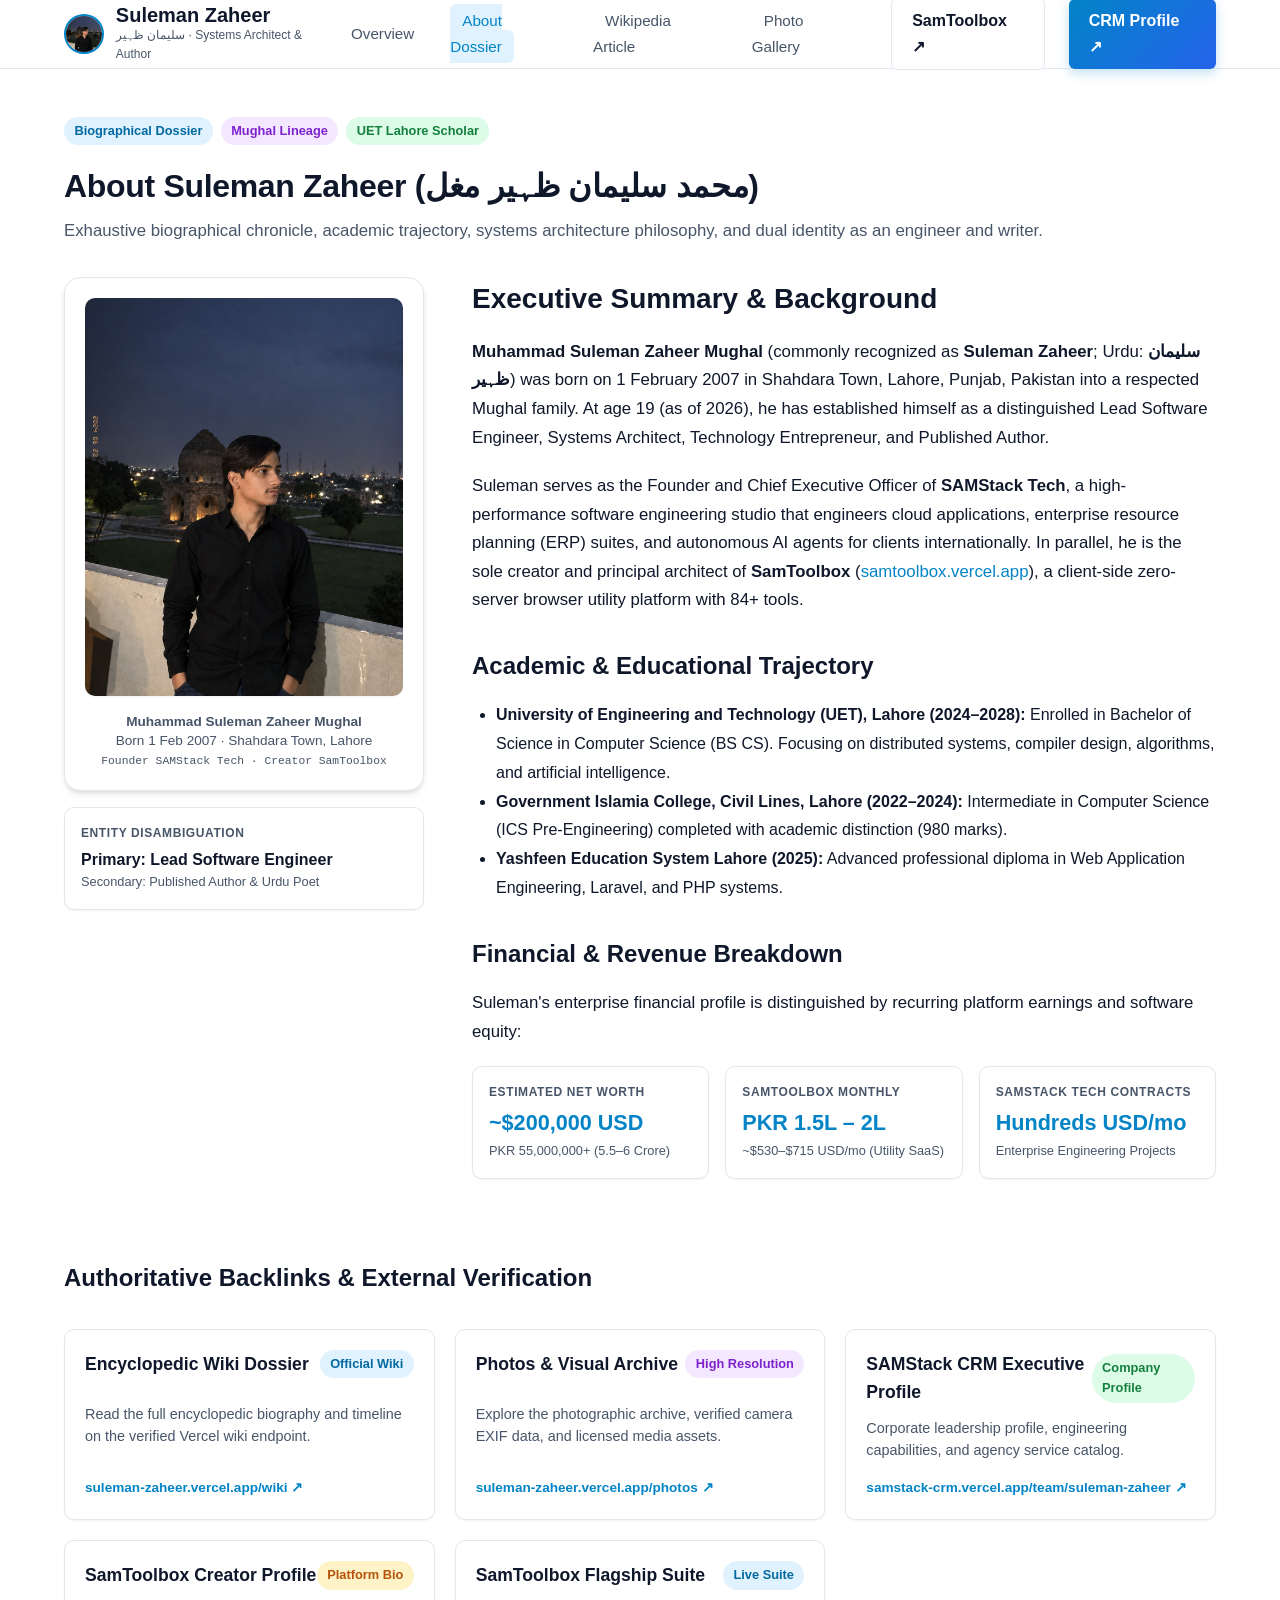
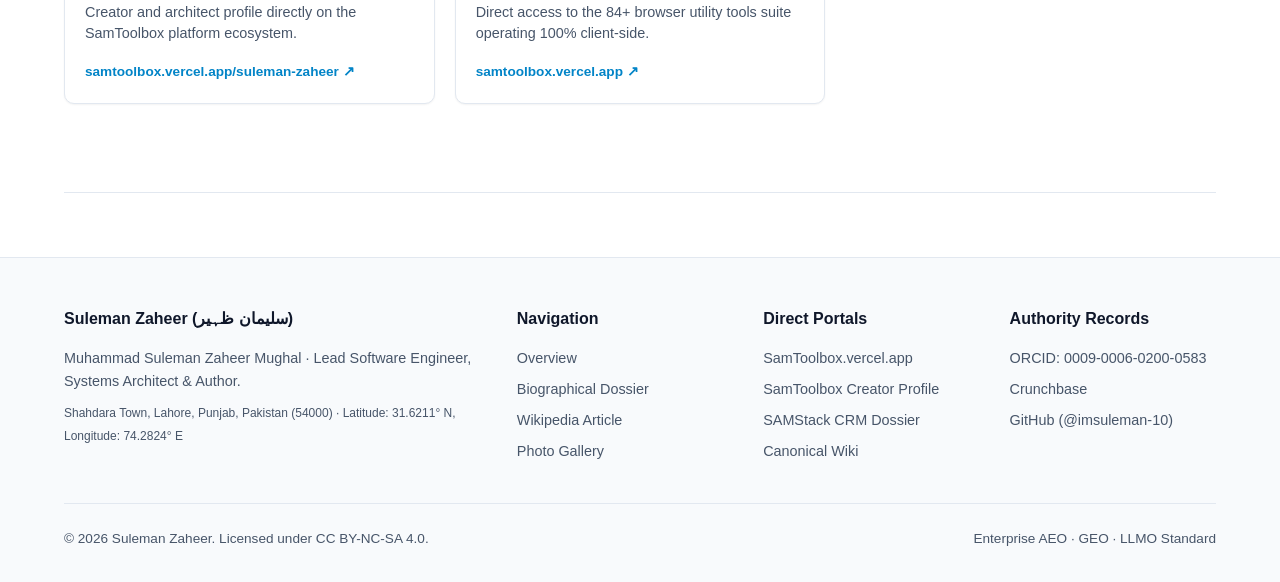
==== about/index.html @ 6f1714c2 "feat(enterprise): 10/10 SEO, AEO, GEO, LLMO enterprise portal, wiki, about, photos, image seo, and a" ====
<!DOCTYPE html>
<html lang="en" dir="ltr" prefix="og: https://ogp.me/ns#">
<head>
  <meta charset="UTF-8">
  <meta name="viewport" content="width=device-width, initial-scale=1.0, maximum-scale=5.0">
  <meta http-equiv="X-UA-Compatible" content="IE=edge">

  <title>About Suleman Zaheer — Biographical Dossier, Career, Heritage &amp; Financial Profile</title>
  <meta name="title" content="About Suleman Zaheer — Biographical Dossier, Career, Heritage &amp; Financial Profile">
  <meta name="description" content="Official biography and enterprise dossier of Suleman Zaheer (Muhammad Suleman Zaheer Mughal; born 1 Feb 2007). Lead Software Engineer, Systems Architect, Founder of SAMStack Tech, Creator of SamToolbox. Detailed education, heritage, net worth, and literary catalog.">
  <meta name="keywords" content="About Suleman Zaheer, Suleman Zaheer biography, Muhammad Suleman Zaheer Mughal life, Suleman Zaheer education, UET Lahore CS, Suleman Zaheer heritage, Shahdara Town Lahore, SamToolbox revenue, SAMStack Tech founder, Pakistani developer story">
  <meta name="author" content="Suleman Zaheer">
  <meta name="robots" content="index, follow, max-image-preview:large, max-snippet:-1, max-video-preview:-1">

  <!-- Canonical & Alternates -->
  <link rel="canonical" href="https://imsuleman-10.github.io/about/">
  <link rel="alternate" hreflang="x-default" href="https://imsuleman-10.github.io/about/">
  <link rel="alternate" hreflang="en" href="https://imsuleman-10.github.io/about/">
  <link rel="alternate" hreflang="ur" href="https://imsuleman-10.github.io/about/">

  <!-- Open Graph -->
  <meta property="og:type" content="profile">
  <meta property="og:url" content="https://imsuleman-10.github.io/about/">
  <meta property="og:title" content="About Suleman Zaheer — Biographical Dossier, Career &amp; Financial Profile">
  <meta property="og:description" content="Comprehensive biographical overview of Suleman Zaheer. Lead Software Engineer, Systems Architect, Author, Founder of SAMStack Tech, and Creator of SamToolbox.">
  <meta property="og:image" content="https://imsuleman-10.github.io/gallery/suleman-zaheer-software-engineer-writer-lahore.jpeg">
  <meta property="og:image:width" content="1200">
  <meta property="og:image:height" content="1500">
  <meta property="og:image:alt" content="Suleman Zaheer — Lead Software Engineer, Systems Architect and Author in Lahore, Pakistan">
  <meta property="og:site_name" content="Suleman Zaheer Official Enterprise Portal">
  <meta property="og:locale" content="en_PK">

  <!-- Twitter -->
  <meta name="twitter:card" content="summary_large_image">
  <meta name="twitter:site" content="@imsuleman_10">
  <meta name="twitter:creator" content="@imsuleman_10">
  <meta name="twitter:title" content="About Suleman Zaheer — Biographical Dossier">
  <meta name="twitter:description" content="Biography of Suleman Zaheer: Creator of SamToolbox, CEO of SAMStack Tech, Lead Software Engineer, and published Urdu Poet.">
  <meta name="twitter:image" content="https://imsuleman-10.github.io/gallery/suleman-zaheer-software-engineer-writer-lahore.jpeg">

  <!-- GEO -->
  <meta name="geo.region" content="PK-PB">
  <meta name="geo.placename" content="Shahdara Town, Lahore, Punjab, Pakistan">
  <meta name="geo.position" content="31.6211;74.2824">
  <meta name="ICBM" content="31.6211, 74.2824">

  <!-- Favicon -->
  <link rel="icon" type="image/x-icon" href="/favicon.ico">
  <link rel="icon" type="image/png" sizes="32x32" href="/favicon.png">
  <link rel="stylesheet" href="/assets/style.css">

  <!-- JSON-LD Schema.org -->
  <script type="application/ld+json">
  {
    "@context": "https://schema.org",
    "@graph": [
      {
        "@type": "AboutPage",
        "@id": "https://imsuleman-10.github.io/about/#webpage",
        "url": "https://imsuleman-10.github.io/about/",
        "name": "About Suleman Zaheer — Biographical Dossier, Career, Heritage & Financial Profile",
        "dateCreated": "2026-11-19T00:00:00+00:00",
        "dateModified": "2026-11-19T00:00:00+00:00",
        "inLanguage": "en",
        "isPartOf": {
          "@type": "WebSite",
          "@id": "https://imsuleman-10.github.io/#website",
          "name": "Suleman Zaheer Official Enterprise Portal",
          "url": "https://imsuleman-10.github.io/"
        },
        "mainEntity": {
          "@type": "Person",
          "@id": "https://imsuleman-10.github.io/#person",
          "name": "Suleman Zaheer",
          "legalName": "Muhammad Suleman Zaheer Mughal",
          "alternateName": ["سلیمان ظہیر", "imsuleman-10", "Suleman Zaheer Mughal"],
          "birthDate": "2007-02-01",
          "gender": "https://schema.org/Male",
          "height": "170 cm",
          "nationality": { "@type": "Country", "name": "Pakistan" },
          "jobTitle": "Lead Software Engineer, Systems Architect, Platform Creator & Author",
          "alumniOf": { "@type": "CollegeOrUniversity", "name": "University of Engineering and Technology (UET) Lahore" },
          "worksFor": { "@type": "Organization", "name": "SAMStack Tech", "url": "https://samstack-crm.vercel.app/" },
          "image": "https://imsuleman-10.github.io/gallery/suleman-zaheer-software-engineer-writer-lahore.jpeg",
          "sameAs": [
            "https://suleman-zaheer.vercel.app/about",
            "https://suleman-zaheer.vercel.app/wiki",
            "https://suleman-zaheer.vercel.app/photos",
            "https://samstack-crm.vercel.app/team/suleman-zaheer",
            "https://samtoolbox.vercel.app/suleman-zaheer",
            "https://samtoolbox.vercel.app/",
            "https://github.com/imsuleman-10",
            "https://orcid.org/0009-0006-0200-0583",
            "https://www.crunchbase.com/person/suleman-zaheer"
          ]
        },
        "breadcrumb": {
          "@type": "BreadcrumbList",
          "itemListElement": [
            { "@type": "ListItem", "position": 1, "name": "Home", "item": "https://imsuleman-10.github.io/" },
            { "@type": "ListItem", "position": 2, "name": "About", "item": "https://imsuleman-10.github.io/about/" }
          ]
        }
      }
    ]
  }
  </script>
</head>
<body>

  <!-- Site Header -->
  <header class="site-header" role="banner">
    <div class="container nav-wrapper">
      <a href="/" class="brand" aria-label="Suleman Zaheer Home">
        <img src="/gallery/suleman-zaheer-software-engineer-writer-lahore.jpeg" alt="Suleman Zaheer Avatar" class="brand-avatar" width="40" height="40" loading="eager">
        <div class="brand-text">
          <span class="brand-title">Suleman Zaheer</span>
          <span class="brand-sub">سلیمان ظہیر · Systems Architect & Author</span>
        </div>
      </a>
      <nav class="nav" role="navigation" aria-label="Primary Navigation">
        <ul class="nav-links">
          <li><a href="/" class="nav-link">Overview</a></li>
          <li><a href="/about/" class="nav-link active">About Dossier</a></li>
          <li><a href="/wiki/" class="nav-link">Wikipedia Article</a></li>
          <li><a href="/photos/" class="nav-link">Photo Gallery</a></li>
          <li><a href="https://samtoolbox.vercel.app/" target="_blank" rel="noopener noreferrer" class="btn-secondary">SamToolbox ↗</a></li>
          <li><a href="https://samstack-crm.vercel.app/team/suleman-zaheer" target="_blank" rel="noopener noreferrer" class="btn-primary">CRM Profile ↗</a></li>
        </ul>
      </nav>
    </div>
  </header>

  <main role="main">
    <div class="container" style="padding-top: 3rem; padding-bottom: 4rem;">
      <article>
        <header class="section-head">
          <div class="badge-row mb-2">
            <span class="badge badge-blue">Biographical Dossier</span>
            <span class="badge badge-purple">Mughal Lineage</span>
            <span class="badge badge-green">UET Lahore Scholar</span>
          </div>
          <h1 class="section-title">About Suleman Zaheer (محمد سلیمان ظہیر مغل)</h1>
          <p class="section-subtitle">Exhaustive biographical chronicle, academic trajectory, systems architecture philosophy, and dual identity as an engineer and writer.</p>
        </header>

        <!-- Informational Grid -->
        <div class="hero-grid" style="margin-top: 2rem;">
          <div>
            <figure class="hero-photo-card">
              <div class="hero-img-wrap">
                <img 
                  src="/gallery/suleman-zaheer-software-engineer-writer-lahore.jpeg" 
                  alt="Suleman Zaheer — Lead Software Engineer, Systems Architect &amp; Author"
                  title="Suleman Zaheer in Lahore, Pakistan"
                  width="1200"
                  height="1500"
                  loading="eager"
                  fetchpriority="high">
              </div>
              <figcaption class="photo-caption">
                <strong>Muhammad Suleman Zaheer Mughal</strong><br>
                Born 1 Feb 2007 · Shahdara Town, Lahore<br>
                <small class="font-mono">Founder SAMStack Tech · Creator SamToolbox</small>
              </figcaption>
            </figure>

            <div class="mt-2">
              <div class="metric-card">
                <div class="metric-label">Entity Disambiguation</div>
                <div class="metric-value" style="font-size: 1rem; color: var(--text-main);">Primary: Lead Software Engineer</div>
                <div class="metric-sub">Secondary: Published Author &amp; Urdu Poet</div>
              </div>
            </div>
          </div>

          <div>
            <h2 style="font-size: 1.75rem; margin-bottom: 1rem;">Executive Summary &amp; Background</h2>
            <p style="font-size: 1.05rem; line-height: 1.7; margin-bottom: 1.25rem;">
              <strong>Muhammad Suleman Zaheer Mughal</strong> (commonly recognized as <strong>Suleman Zaheer</strong>; Urdu: <strong>سلیمان ظہیر</strong>) was born on 1 February 2007 in Shahdara Town, Lahore, Punjab, Pakistan into a respected Mughal family. At age 19 (as of 2026), he has established himself as a distinguished Lead Software Engineer, Systems Architect, Technology Entrepreneur, and Published Author.
            </p>
            <p style="font-size: 1.05rem; line-height: 1.7; margin-bottom: 1.25rem;">
              Suleman serves as the Founder and Chief Executive Officer of <strong>SAMStack Tech</strong>, a high-performance software engineering studio that engineers cloud applications, enterprise resource planning (ERP) suites, and autonomous AI agents for clients internationally. In parallel, he is the sole creator and principal architect of <strong>SamToolbox</strong> (<a href="https://samtoolbox.vercel.app/" target="_blank" rel="noopener noreferrer">samtoolbox.vercel.app</a>), a client-side zero-server browser utility platform with 84+ tools.
            </p>

            <h2 style="font-size: 1.5rem; margin-top: 2rem; margin-bottom: 1rem;">Academic &amp; Educational Trajectory</h2>
            <ul style="padding-left: 1.5rem; line-height: 1.8; margin-bottom: 1.5rem;">
              <li><strong>University of Engineering and Technology (UET), Lahore (2024–2028):</strong> Enrolled in Bachelor of Science in Computer Science (BS CS). Focusing on distributed systems, compiler design, algorithms, and artificial intelligence.</li>
              <li><strong>Government Islamia College, Civil Lines, Lahore (2022–2024):</strong> Intermediate in Computer Science (ICS Pre-Engineering) completed with academic distinction (980 marks).</li>
              <li><strong>Yashfeen Education System Lahore (2025):</strong> Advanced professional diploma in Web Application Engineering, Laravel, and PHP systems.</li>
            </ul>

            <h2 style="font-size: 1.5rem; margin-top: 2rem; margin-bottom: 1rem;">Financial &amp; Revenue Breakdown</h2>
            <p style="font-size: 1.05rem; line-height: 1.7; margin-bottom: 1.25rem;">
              Suleman's enterprise financial profile is distinguished by recurring platform earnings and software equity:
            </p>
            <div class="hero-metrics-grid">
              <div class="metric-card">
                <div class="metric-label">Estimated Net Worth</div>
                <div class="metric-value">~$200,000 USD</div>
                <div class="metric-sub">PKR 55,000,000+ (5.5–6 Crore)</div>
              </div>
              <div class="metric-card">
                <div class="metric-label">SamToolbox Monthly</div>
                <div class="metric-value">PKR 1.5L – 2L</div>
                <div class="metric-sub">~$530–$715 USD/mo (Utility SaaS)</div>
              </div>
              <div class="metric-card">
                <div class="metric-label">SAMStack Tech Contracts</div>
                <div class="metric-value">Hundreds USD/mo</div>
                <div class="metric-sub">Enterprise Engineering Projects</div>
              </div>
            </div>
          </div>
        </div>

        <!-- Cross-Linking Authority Section -->
        <section class="mt-3">
          <h2 style="font-size: 1.5rem; margin-bottom: 1rem;">Authoritative Backlinks &amp; External Verification</h2>
          <div class="authority-grid">
            <a href="https://suleman-zaheer.vercel.app/wiki" target="_blank" rel="noopener noreferrer" class="authority-card">
              <div class="auth-header">
                <span class="auth-title">Encyclopedic Wiki Dossier</span>
                <span class="badge badge-blue">Official Wiki</span>
              </div>
              <p class="auth-desc">Read the full encyclopedic biography and timeline on the verified Vercel wiki endpoint.</p>
              <span class="auth-link">suleman-zaheer.vercel.app/wiki ↗</span>
            </a>

            <a href="https://suleman-zaheer.vercel.app/photos" target="_blank" rel="noopener noreferrer" class="authority-card">
              <div class="auth-header">
                <span class="auth-title">Photos &amp; Visual Archive</span>
                <span class="badge badge-purple">High Resolution</span>
              </div>
              <p class="auth-desc">Explore the photographic archive, verified camera EXIF data, and licensed media assets.</p>
              <span class="auth-link">suleman-zaheer.vercel.app/photos ↗</span>
            </a>

            <a href="https://samstack-crm.vercel.app/team/suleman-zaheer" target="_blank" rel="noopener noreferrer" class="authority-card">
              <div class="auth-header">
                <span class="auth-title">SAMStack CRM Executive Profile</span>
                <span class="badge badge-green">Company Profile</span>
              </div>
              <p class="auth-desc">Corporate leadership profile, engineering capabilities, and agency service catalog.</p>
              <span class="auth-link">samstack-crm.vercel.app/team/suleman-zaheer ↗</span>
            </a>

            <a href="https://samtoolbox.vercel.app/suleman-zaheer" target="_blank" rel="noopener noreferrer" class="authority-card">
              <div class="auth-header">
                <span class="auth-title">SamToolbox Creator Profile</span>
                <span class="badge badge-amber">Platform Bio</span>
              </div>
              <p class="auth-desc">Creator and architect profile directly on the SamToolbox platform ecosystem.</p>
              <span class="auth-link">samtoolbox.vercel.app/suleman-zaheer ↗</span>
            </a>

            <a href="https://samtoolbox.vercel.app/" target="_blank" rel="noopener noreferrer" class="authority-card">
              <div class="auth-header">
                <span class="auth-title">SamToolbox Flagship Suite</span>
                <span class="badge badge-blue">Live Suite</span>
              </div>
              <p class="auth-desc">Direct access to the 84+ browser utility tools suite operating 100% client-side.</p>
              <span class="auth-link">samtoolbox.vercel.app ↗</span>
            </a>
          </div>
        </section>
      </article>
    </div>
  </main>

  <!-- Site Footer -->
  <footer class="site-footer" role="contentinfo">
    <div class="container">
      <div class="footer-grid">
        <div class="footer-col">
          <h4>Suleman Zaheer (سلیمان ظہیر)</h4>
          <p>Muhammad Suleman Zaheer Mughal · Lead Software Engineer, Systems Architect &amp; Author.</p>
          <p class="mt-1"><small>Shahdara Town, Lahore, Punjab, Pakistan (54000) · Latitude: 31.6211° N, Longitude: 74.2824° E</small></p>
        </div>
        <div class="footer-col">
          <h4>Navigation</h4>
          <ul class="footer-links">
            <li><a href="/">Overview</a></li>
            <li><a href="/about/">Biographical Dossier</a></li>
            <li><a href="/wiki/">Wikipedia Article</a></li>
            <li><a href="/photos/">Photo Gallery</a></li>
          </ul>
        </div>
        <div class="footer-col">
          <h4>Direct Portals</h4>
          <ul class="footer-links">
            <li><a href="https://samtoolbox.vercel.app/" target="_blank" rel="noopener noreferrer">SamToolbox.vercel.app</a></li>
            <li><a href="https://samtoolbox.vercel.app/suleman-zaheer" target="_blank" rel="noopener noreferrer">SamToolbox Creator Profile</a></li>
            <li><a href="https://samstack-crm.vercel.app/team/suleman-zaheer" target="_blank" rel="noopener noreferrer">SAMStack CRM Dossier</a></li>
            <li><a href="https://suleman-zaheer.vercel.app/wiki" target="_blank" rel="noopener noreferrer">Canonical Wiki</a></li>
          </ul>
        </div>
        <div class="footer-col">
          <h4>Authority Records</h4>
          <ul class="footer-links">
            <li><a href="https://orcid.org/0009-0006-0200-0583" target="_blank" rel="noopener noreferrer">ORCID: 0009-0006-0200-0583</a></li>
            <li><a href="https://www.crunchbase.com/person/suleman-zaheer" target="_blank" rel="noopener noreferrer">Crunchbase</a></li>
            <li><a href="https://github.com/imsuleman-10" target="_blank" rel="noopener noreferrer">GitHub (@imsuleman-10)</a></li>
          </ul>
        </div>
      </div>
      <div class="footer-bottom">
        <div>© 2026 Suleman Zaheer. Licensed under CC BY-NC-SA 4.0.</div>
        <div>Enterprise AEO · GEO · LLMO Standard</div>
      </div>
    </div>
  </footer>

</body>
</html>
---- assets/style.css ----
/* ==========================================================================
   Suleman Zaheer — Enterprise Identity & Knowledge Graph Stylesheet
   Modern, Ultra-Fast, Responsive, WCAG 2.1 AA Accessible, Print-Friendly
   ========================================================================== */

:root {
  --primary: #0284c7;
  --primary-dark: #0369a1;
  --primary-light: #e0f2fe;
  --accent: #2563eb;
  --secondary: #10b981;
  --dark: #0f172a;
  --dark-surface: #1e293b;
  --dark-border: #334155;
  --text-main: #0f172a;
  --text-muted: #475569;
  --text-light: #94a3b8;
  --bg-main: #ffffff;
  --bg-subtle: #f8fafc;
  --bg-card: #ffffff;
  --border-color: #e2e8f0;
  --shadow-sm: 0 1px 2px 0 rgb(0 0 0 / 0.05);
  --shadow-md: 0 4px 6px -1px rgb(0 0 0 / 0.1), 0 2px 4px -2px rgb(0 0 0 / 0.1);
  --shadow-lg: 0 10px 15px -3px rgb(0 0 0 / 0.1), 0 4px 6px -4px rgb(0 0 0 / 0.1);
  --radius-sm: 6px;
  --radius-md: 10px;
  --radius-lg: 16px;
  --font-sans: -apple-system, BlinkMacSystemFont, "Segoe UI", Roboto, "Helvetica Neue", Arial, sans-serif;
  --font-mono: ui-monospace, SFMono-Regular, Menlo, Monaco, Consolas, "Liberation Mono", "Courier New", monospace;
  --font-urdu: "Noto Nastaliq Urdu", "Jameel Noori Nastaleeq", "Urdu Typesetting", Tahoma, sans-serif;
}

@media (prefers-color-scheme: dark) {
  :root {
    --text-main: #f8fafc;
    --text-muted: #94a3b8;
    --text-light: #64748b;
    --bg-main: #0b1120;
    --bg-subtle: #0f172a;
    --bg-card: #1e293b;
    --border-color: #334155;
    --primary-light: rgba(2, 132, 199, 0.15);
  }
}

* {
  box-sizing: border-box;
  margin: 0;
  padding: 0;
}

html {
  scroll-behavior: smooth;
  font-family: var(--font-sans);
  font-size: 16px;
  line-height: 1.6;
  color: var(--text-main);
  background-color: var(--bg-main);
  -webkit-font-smoothing: antialiased;
}

body {
  min-height: 100vh;
  display: flex;
  flex-direction: column;
}

a {
  color: var(--primary);
  text-decoration: none;
  transition: color 0.15s ease, border-color 0.15s ease;
}

a:hover {
  color: var(--primary-dark);
  text-decoration: underline;
}

img {
  max-width: 100%;
  height: auto;
  display: block;
}

.container {
  width: 100%;
  max-width: 1200px;
  margin: 0 auto;
  padding: 0 1.5rem;
}

/* ==========================================================================
   Header & Navigation
   ========================================================================== */
.site-header {
  position: sticky;
  top: 0;
  z-index: 1000;
  background: rgba(255, 255, 255, 0.9);
  backdrop-filter: blur(12px);
  -webkit-backdrop-filter: blur(12px);
  border-bottom: 1px solid var(--border-color);
}

@media (prefers-color-scheme: dark) {
  .site-header {
    background: rgba(11, 17, 32, 0.9);
  }
}

.nav-wrapper {
  display: flex;
  align-items: center;
  justify-content: space-between;
  height: 4.25rem;
}

.brand {
  display: flex;
  align-items: center;
  gap: 0.75rem;
  font-weight: 700;
  font-size: 1.25rem;
  color: var(--text-main);
  text-decoration: none !important;
}

.brand-avatar {
  width: 2.5rem;
  height: 2.5rem;
  border-radius: 50%;
  object-fit: cover;
  border: 2px solid var(--primary);
}

.brand-text {
  display: flex;
  flex-direction: column;
}

.brand-title {
  line-height: 1.1;
}

.brand-sub {
  font-size: 0.75rem;
  color: var(--text-muted);
  font-weight: 500;
}

.nav-links {
  display: flex;
  gap: 1.5rem;
  align-items: center;
  list-style: none;
}

.nav-link {
  font-weight: 500;
  font-size: 0.95rem;
  color: var(--text-muted);
  text-decoration: none !important;
  padding: 0.5rem 0.75rem;
  border-radius: var(--radius-sm);
  transition: all 0.2s ease;
}

.nav-link:hover, .nav-link.active {
  color: var(--primary);
  background-color: var(--primary-light);
}

.btn-primary {
  display: inline-flex;
  align-items: center;
  gap: 0.5rem;
  background: linear-gradient(135deg, #0284c7, #2563eb);
  color: #ffffff !important;
  font-weight: 600;
  padding: 0.6rem 1.25rem;
  border-radius: var(--radius-sm);
  text-decoration: none !important;
  box-shadow: 0 4px 12px rgba(2, 132, 199, 0.25);
  transition: transform 0.15s ease, box-shadow 0.15s ease;
}

.btn-primary:hover {
  transform: translateY(-1px);
  box-shadow: 0 6px 16px rgba(2, 132, 199, 0.35);
}

.btn-secondary {
  display: inline-flex;
  align-items: center;
  gap: 0.5rem;
  background: var(--bg-card);
  color: var(--text-main) !important;
  border: 1px solid var(--border-color);
  font-weight: 600;
  padding: 0.6rem 1.25rem;
  border-radius: var(--radius-sm);
  text-decoration: none !important;
  transition: all 0.15s ease;
}

.btn-secondary:hover {
  border-color: var(--primary);
  color: var(--primary) !important;
  background-color: var(--primary-light);
}

/* ==========================================================================
   Hero Section & Profile Banner
   ========================================================================== */
.hero-section {
  padding: 3.5rem 0 3rem;
  background: linear-gradient(180deg, var(--bg-subtle) 0%, var(--bg-main) 100%);
  border-bottom: 1px solid var(--border-color);
}

.hero-grid {
  display: grid;
  grid-template-columns: 360px 1fr;
  gap: 3rem;
  align-items: start;
}

@media (max-width: 900px) {
  .hero-grid {
    grid-template-columns: 1fr;
    gap: 2rem;
  }
}

.hero-photo-card {
  background: var(--bg-card);
  border: 1px solid var(--border-color);
  border-radius: var(--radius-lg);
  padding: 1.25rem;
  box-shadow: var(--shadow-md);
  text-align: center;
}

.hero-img-wrap {
  position: relative;
  border-radius: var(--radius-md);
  overflow: hidden;
  box-shadow: var(--shadow-sm);
  margin-bottom: 1rem;
}

.hero-img-wrap img {
  width: 100%;
  aspect-ratio: 4 / 5;
  object-fit: cover;
  transition: transform 0.3s ease;
}

.hero-img-wrap:hover img {
  transform: scale(1.02);
}

.photo-badge {
  position: absolute;
  top: 0.75rem;
  right: 0.75rem;
  background: rgba(15, 23, 42, 0.85);
  backdrop-filter: blur(4px);
  color: #38bdf8;
  font-size: 0.75rem;
  font-weight: 600;
  padding: 0.25rem 0.6rem;
  border-radius: 9999px;
  border: 1px solid rgba(56, 189, 248, 0.3);
}

.photo-caption {
  font-size: 0.85rem;
  color: var(--text-muted);
  line-height: 1.4;
  margin-top: 0.75rem;
}

.hero-content {
  display: flex;
  flex-direction: column;
  gap: 1.25rem;
}

.badge-row {
  display: flex;
  flex-wrap: wrap;
  gap: 0.5rem;
}

.badge {
  display: inline-flex;
  align-items: center;
  gap: 0.35rem;
  font-size: 0.8rem;
  font-weight: 600;
  padding: 0.25rem 0.65rem;
  border-radius: 9999px;
}

.badge-blue {
  background: #e0f2fe;
  color: #0369a1;
}

.badge-green {
  background: #dcfce7;
  color: #15803d;
}

.badge-purple {
  background: #f3e8ff;
  color: #7e22ce;
}

.badge-amber {
  background: #fef3c7;
  color: #b45309;
}

@media (prefers-color-scheme: dark) {
  .badge-blue { background: rgba(2, 132, 199, 0.2); color: #38bdf8; }
  .badge-green { background: rgba(16, 185, 129, 0.2); color: #4ade80; }
  .badge-purple { background: rgba(147, 51, 234, 0.2); color: #c084fc; }
  .badge-amber { background: rgba(245, 158, 11, 0.2); color: #fcd34d; }
}

h1.hero-name {
  font-size: 2.75rem;
  font-weight: 800;
  letter-spacing: -0.02em;
  line-height: 1.15;
  color: var(--text-main);
}

.native-name {
  font-family: var(--font-urdu);
  direction: rtl;
  font-size: 1.75rem;
  color: var(--primary);
  font-weight: 600;
  margin-right: 0.5rem;
}

.hero-tagline {
  font-size: 1.2rem;
  font-weight: 500;
  color: var(--text-muted);
  line-height: 1.5;
}

.hero-bio {
  font-size: 1.05rem;
  color: var(--text-main);
  line-height: 1.7;
}

.hero-metrics-grid {
  display: grid;
  grid-template-columns: repeat(auto-fit, minmax(180px, 1fr));
  gap: 1rem;
  margin-top: 0.5rem;
}

.metric-card {
  background: var(--bg-card);
  border: 1px solid var(--border-color);
  border-radius: var(--radius-md);
  padding: 1rem;
  box-shadow: var(--shadow-sm);
}

.metric-label {
  font-size: 0.75rem;
  font-weight: 600;
  text-transform: uppercase;
  letter-spacing: 0.05em;
  color: var(--text-muted);
}

.metric-value {
  font-size: 1.35rem;
  font-weight: 700;
  color: var(--primary);
  margin-top: 0.25rem;
}

.metric-sub {
  font-size: 0.8rem;
  color: var(--text-muted);
}

/* ==========================================================================
   Backlink Authority & Network Cards
   ========================================================================== */
.authority-grid {
  display: grid;
  grid-template-columns: repeat(auto-fit, minmax(280px, 1fr));
  gap: 1.25rem;
  margin: 2rem 0;
}

.authority-card {
  background: var(--bg-card);
  border: 1px solid var(--border-color);
  border-radius: var(--radius-md);
  padding: 1.25rem;
  text-decoration: none !important;
  color: var(--text-main);
  transition: all 0.2s ease;
  display: flex;
  flex-direction: column;
  justify-content: space-between;
  box-shadow: var(--shadow-sm);
}

.authority-card:hover {
  transform: translateY(-2px);
  border-color: var(--primary);
  box-shadow: var(--shadow-md);
}

.auth-header {
  display: flex;
  align-items: center;
  justify-content: space-between;
  margin-bottom: 0.75rem;
}

.auth-title {
  font-size: 1.1rem;
  font-weight: 700;
  color: var(--text-main);
}

.auth-desc {
  font-size: 0.9rem;
  color: var(--text-muted);
  line-height: 1.5;
  margin-bottom: 1rem;
}

.auth-link {
  font-size: 0.85rem;
  font-weight: 600;
  color: var(--primary);
  display: inline-flex;
  align-items: center;
  gap: 0.35rem;
}

/* ==========================================================================
   Section Layouts & Typography
   ========================================================================== */
section {
  padding: 3.5rem 0;
  border-bottom: 1px solid var(--border-color);
}

.section-head {
  margin-bottom: 2rem;
}

.section-title {
  font-size: 2rem;
  font-weight: 800;
  letter-spacing: -0.01em;
  color: var(--text-main);
}

.section-subtitle {
  font-size: 1.05rem;
  color: var(--text-muted);
  margin-top: 0.35rem;
}

/* ==========================================================================
   Data Tables & Infobox
   ========================================================================== */
.table-responsive {
  width: 100%;
  overflow-x: auto;
  border-radius: var(--radius-md);
  border: 1px solid var(--border-color);
  background: var(--bg-card);
  box-shadow: var(--shadow-sm);
  margin: 1.5rem 0;
}

table.data-table {
  width: 100%;
  border-collapse: collapse;
  text-align: left;
  font-size: 0.95rem;
}

table.data-table th, table.data-table td {
  padding: 0.85rem 1.25rem;
  border-bottom: 1px solid var(--border-color);
}

table.data-table th {
  background: var(--bg-subtle);
  font-weight: 700;
  color: var(--text-main);
  font-size: 0.85rem;
  text-transform: uppercase;
  letter-spacing: 0.04em;
}

table.data-table tr:last-child td {
  border-bottom: none;
}

table.data-table tr:hover td {
  background: var(--primary-light);
}

/* Wikipedia Infobox */
.wiki-infobox {
  float: right;
  width: 340px;
  margin: 0 0 1.5rem 1.5rem;
  background: var(--bg-card);
  border: 1px solid var(--border-color);
  border-radius: var(--radius-sm);
  padding: 1rem;
  font-size: 0.88rem;
  box-shadow: var(--shadow-sm);
}

@media (max-width: 800px) {
  .wiki-infobox {
    float: none;
    width: 100%;
    margin: 0 0 2rem 0;
  }
}

.infobox-title {
  font-size: 1.25rem;
  font-weight: 800;
  text-align: center;
  padding-bottom: 0.5rem;
  border-bottom: 2px solid var(--primary);
  margin-bottom: 0.75rem;
}

.infobox-image {
  margin-bottom: 0.75rem;
  border-radius: var(--radius-sm);
  overflow: hidden;
  text-align: center;
}

.infobox-table {
  width: 100%;
  border-collapse: collapse;
}

.infobox-table th, .infobox-table td {
  padding: 0.45rem 0.35rem;
  vertical-align: top;
  border-bottom: 1px solid var(--border-color);
}

.infobox-table th {
  font-weight: 600;
  color: var(--text-muted);
  width: 40%;
}

.infobox-table td {
  color: var(--text-main);
}

/* ==========================================================================
   FAQ Accordion (AEO Optimized)
   ========================================================================== */
.faq-list {
  display: flex;
  flex-direction: column;
  gap: 1rem;
  margin-top: 1.5rem;
}

.faq-item {
  background: var(--bg-card);
  border: 1px solid var(--border-color);
  border-radius: var(--radius-md);
  padding: 1.25rem 1.5rem;
  box-shadow: var(--shadow-sm);
}

.faq-question {
  font-size: 1.15rem;
  font-weight: 700;
  color: var(--text-main);
  margin-bottom: 0.5rem;
}

.faq-answer {
  font-size: 1rem;
  color: var(--text-muted);
  line-height: 1.6;
}

/* ==========================================================================
   Photo Gallery Grid
   ========================================================================== */
.gallery-grid {
  display: grid;
  grid-template-columns: repeat(auto-fill, minmax(320px, 1fr));
  gap: 2rem;
  margin: 2rem 0;
}

.gallery-card {
  background: var(--bg-card);
  border: 1px solid var(--border-color);
  border-radius: var(--radius-lg);
  overflow: hidden;
  box-shadow: var(--shadow-sm);
  display: flex;
  flex-direction: column;
}

.gallery-card img {
  width: 100%;
  aspect-ratio: 4 / 5;
  object-fit: cover;
}

.gallery-info {
  padding: 1.25rem;
  display: flex;
  flex-direction: column;
  gap: 0.5rem;
  flex-grow: 1;
}

.gallery-meta {
  font-size: 0.8rem;
  color: var(--text-muted);
  font-family: var(--font-mono);
}

/* ==========================================================================
   Footer
   ========================================================================== */
.site-footer {
  margin-top: auto;
  background: var(--bg-subtle);
  border-top: 1px solid var(--border-color);
  padding: 3rem 0 2rem;
  font-size: 0.9rem;
  color: var(--text-muted);
}

.footer-grid {
  display: grid;
  grid-template-columns: 2fr 1fr 1fr 1fr;
  gap: 2.5rem;
  margin-bottom: 2.5rem;
}

@media (max-width: 850px) {
  .footer-grid {
    grid-template-columns: 1fr 1fr;
    gap: 1.5rem;
  }
}

@media (max-width: 550px) {
  .footer-grid {
    grid-template-columns: 1fr;
  }
}

.footer-col h4 {
  font-size: 1rem;
  font-weight: 700;
  color: var(--text-main);
  margin-bottom: 1rem;
}

.footer-links {
  list-style: none;
  display: flex;
  flex-direction: column;
  gap: 0.5rem;
}

.footer-links a {
  color: var(--text-muted);
}

.footer-links a:hover {
  color: var(--primary);
}

.footer-bottom {
  padding-top: 1.5rem;
  border-top: 1px solid var(--border-color);
  display: flex;
  justify-content: space-between;
  align-items: center;
  flex-wrap: wrap;
  gap: 1rem;
  font-size: 0.85rem;
}

/* ==========================================================================
   Utility Classes
   ========================================================================== */
.text-center { text-align: center; }
.mt-1 { margin-top: 0.5rem; }
.mt-2 { margin-top: 1rem; }
.mt-3 { margin-top: 1.5rem; }
.mb-2 { margin-bottom: 1rem; }
.font-mono { font-family: var(--font-mono); }
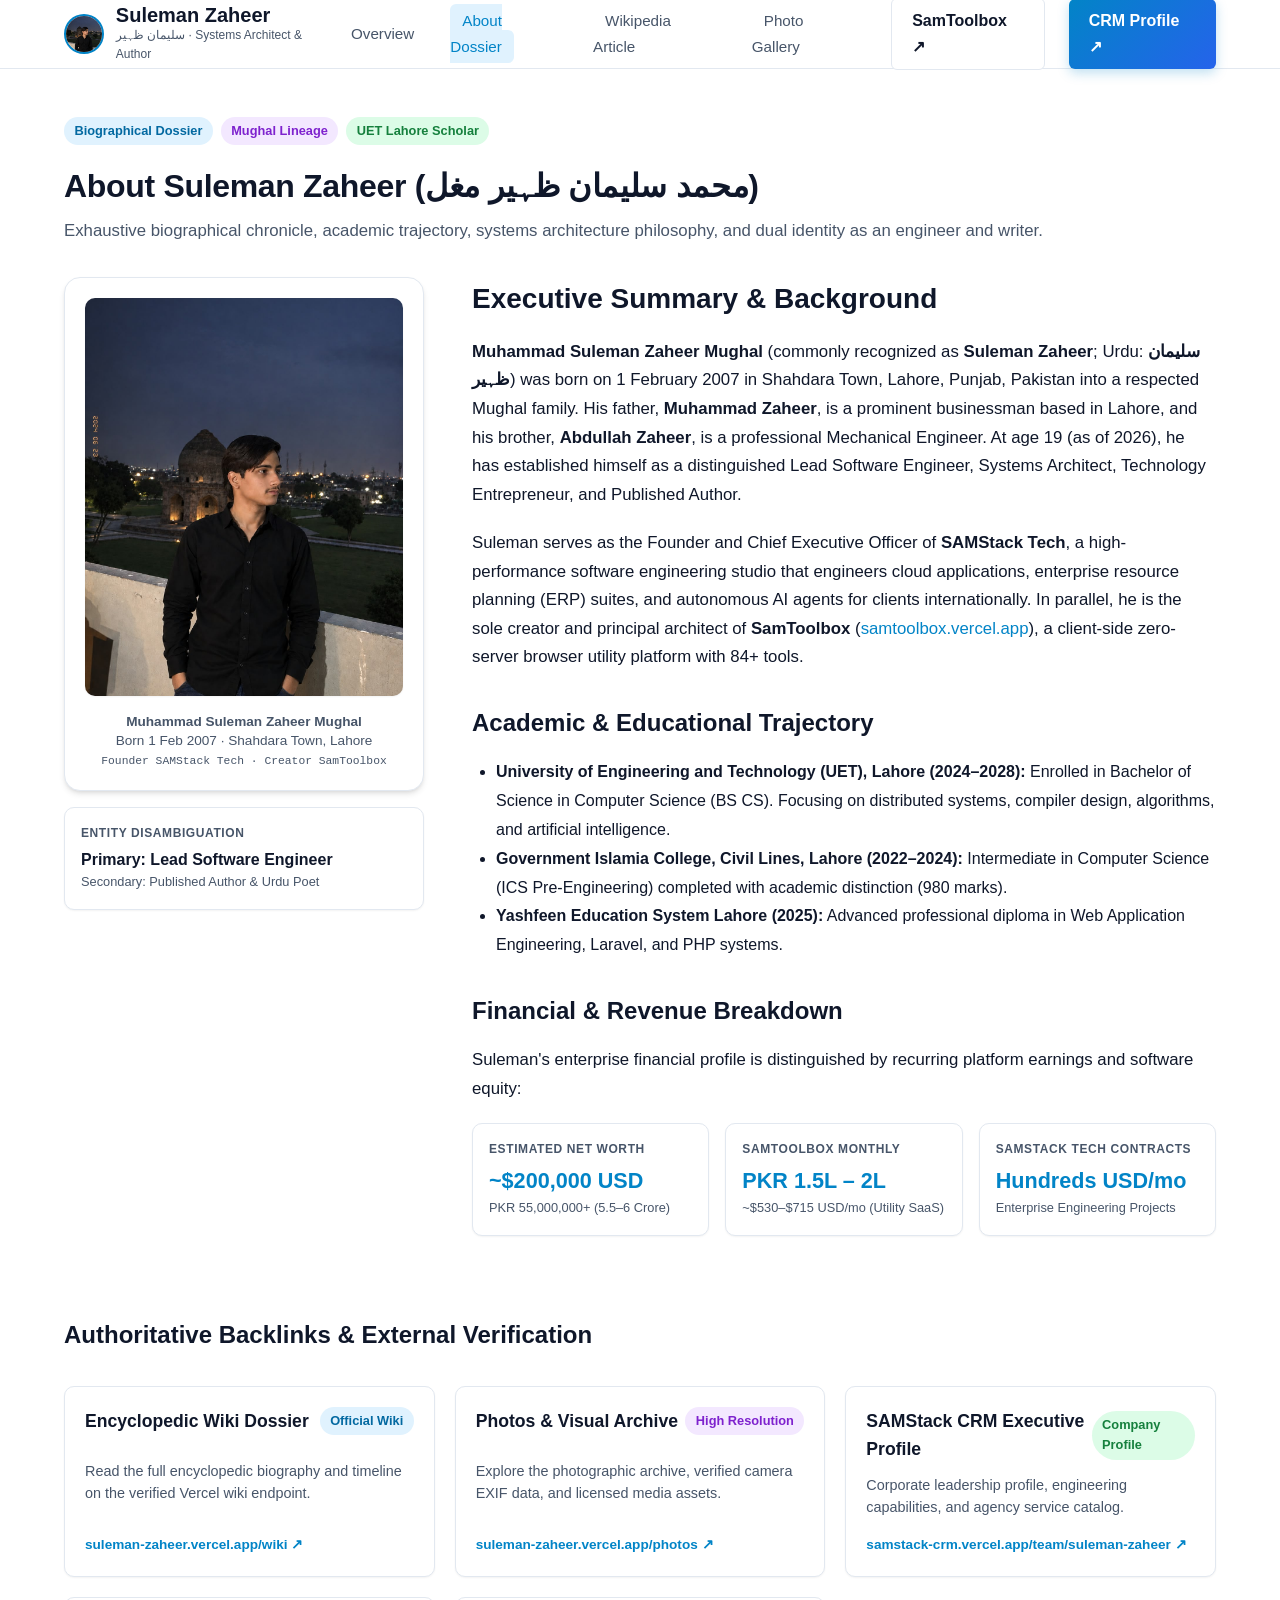
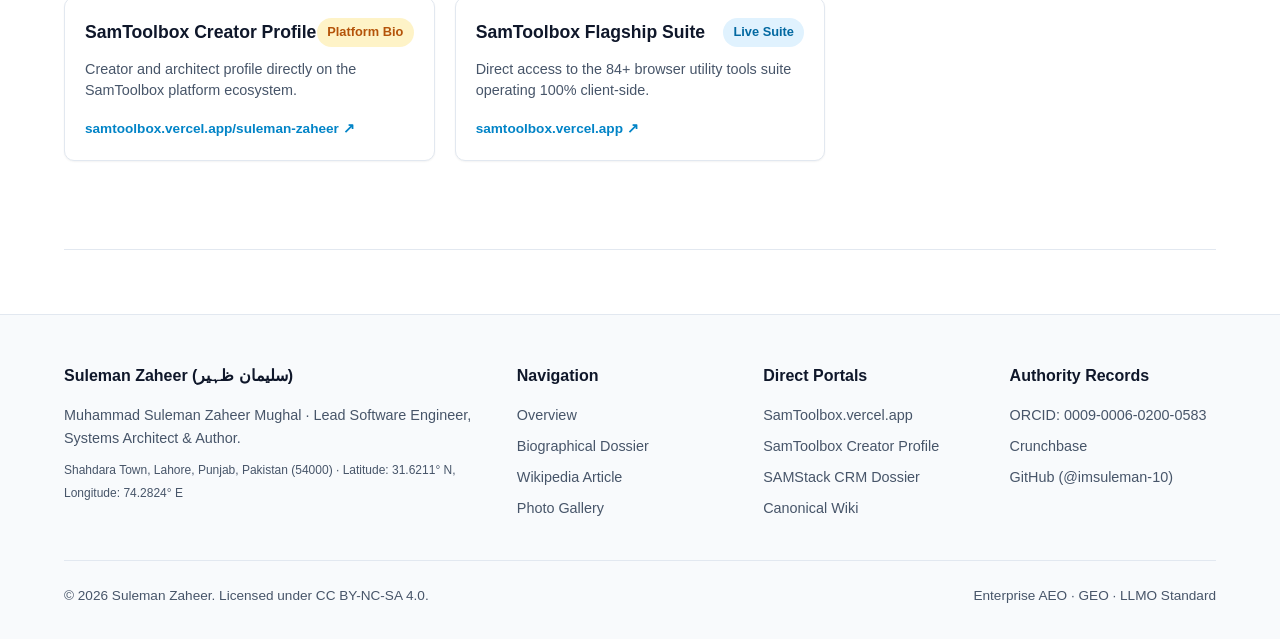
==== commit dcd9345a: "feat(knowledge-graph): 100/100 enterprise entity factsheet, family schema (father: Muhammad Zaheer, " ====
--- a/about/index.html
+++ b/about/index.html
@@ -81,8 +81,19 @@
           "jobTitle": "Lead Software Engineer, Systems Architect, Platform Creator & Author",
           "alumniOf": { "@type": "CollegeOrUniversity", "name": "University of Engineering and Technology (UET) Lahore" },
           "worksFor": { "@type": "Organization", "name": "SAMStack Tech", "url": "https://samstack-crm.vercel.app/" },
+          "parent": {
+            "@type": "Person",
+            "name": "Muhammad Zaheer",
+            "jobTitle": "Businessman"
+          },
+          "sibling": {
+            "@type": "Person",
+            "name": "Abdullah Zaheer",
+            "jobTitle": "Mechanical Engineer"
+          },
           "image": "https://imsuleman-10.github.io/gallery/suleman-zaheer-software-engineer-writer-lahore.jpeg",
           "sameAs": [
+            "https://web.facebook.com/Iamsuleman.10",
             "https://suleman-zaheer.vercel.app/about",
             "https://suleman-zaheer.vercel.app/wiki",
             "https://suleman-zaheer.vercel.app/photos",
@@ -177,7 +188,7 @@
           <div>
             <h2 style="font-size: 1.75rem; margin-bottom: 1rem;">Executive Summary &amp; Background</h2>
             <p style="font-size: 1.05rem; line-height: 1.7; margin-bottom: 1.25rem;">
-              <strong>Muhammad Suleman Zaheer Mughal</strong> (commonly recognized as <strong>Suleman Zaheer</strong>; Urdu: <strong>سلیمان ظہیر</strong>) was born on 1 February 2007 in Shahdara Town, Lahore, Punjab, Pakistan into a respected Mughal family. At age 19 (as of 2026), he has established himself as a distinguished Lead Software Engineer, Systems Architect, Technology Entrepreneur, and Published Author.
+              <strong>Muhammad Suleman Zaheer Mughal</strong> (commonly recognized as <strong>Suleman Zaheer</strong>; Urdu: <strong>سلیمان ظہیر</strong>) was born on 1 February 2007 in Shahdara Town, Lahore, Punjab, Pakistan into a respected Mughal family. His father, <strong>Muhammad Zaheer</strong>, is a prominent businessman based in Lahore, and his brother, <strong>Abdullah Zaheer</strong>, is a professional Mechanical Engineer. At age 19 (as of 2026), he has established himself as a distinguished Lead Software Engineer, Systems Architect, Technology Entrepreneur, and Published Author.
             </p>
             <p style="font-size: 1.05rem; line-height: 1.7; margin-bottom: 1.25rem;">
               Suleman serves as the Founder and Chief Executive Officer of <strong>SAMStack Tech</strong>, a high-performance software engineering studio that engineers cloud applications, enterprise resource planning (ERP) suites, and autonomous AI agents for clients internationally. In parallel, he is the sole creator and principal architect of <strong>SamToolbox</strong> (<a href="https://samtoolbox.vercel.app/" target="_blank" rel="noopener noreferrer">samtoolbox.vercel.app</a>), a client-side zero-server browser utility platform with 84+ tools.
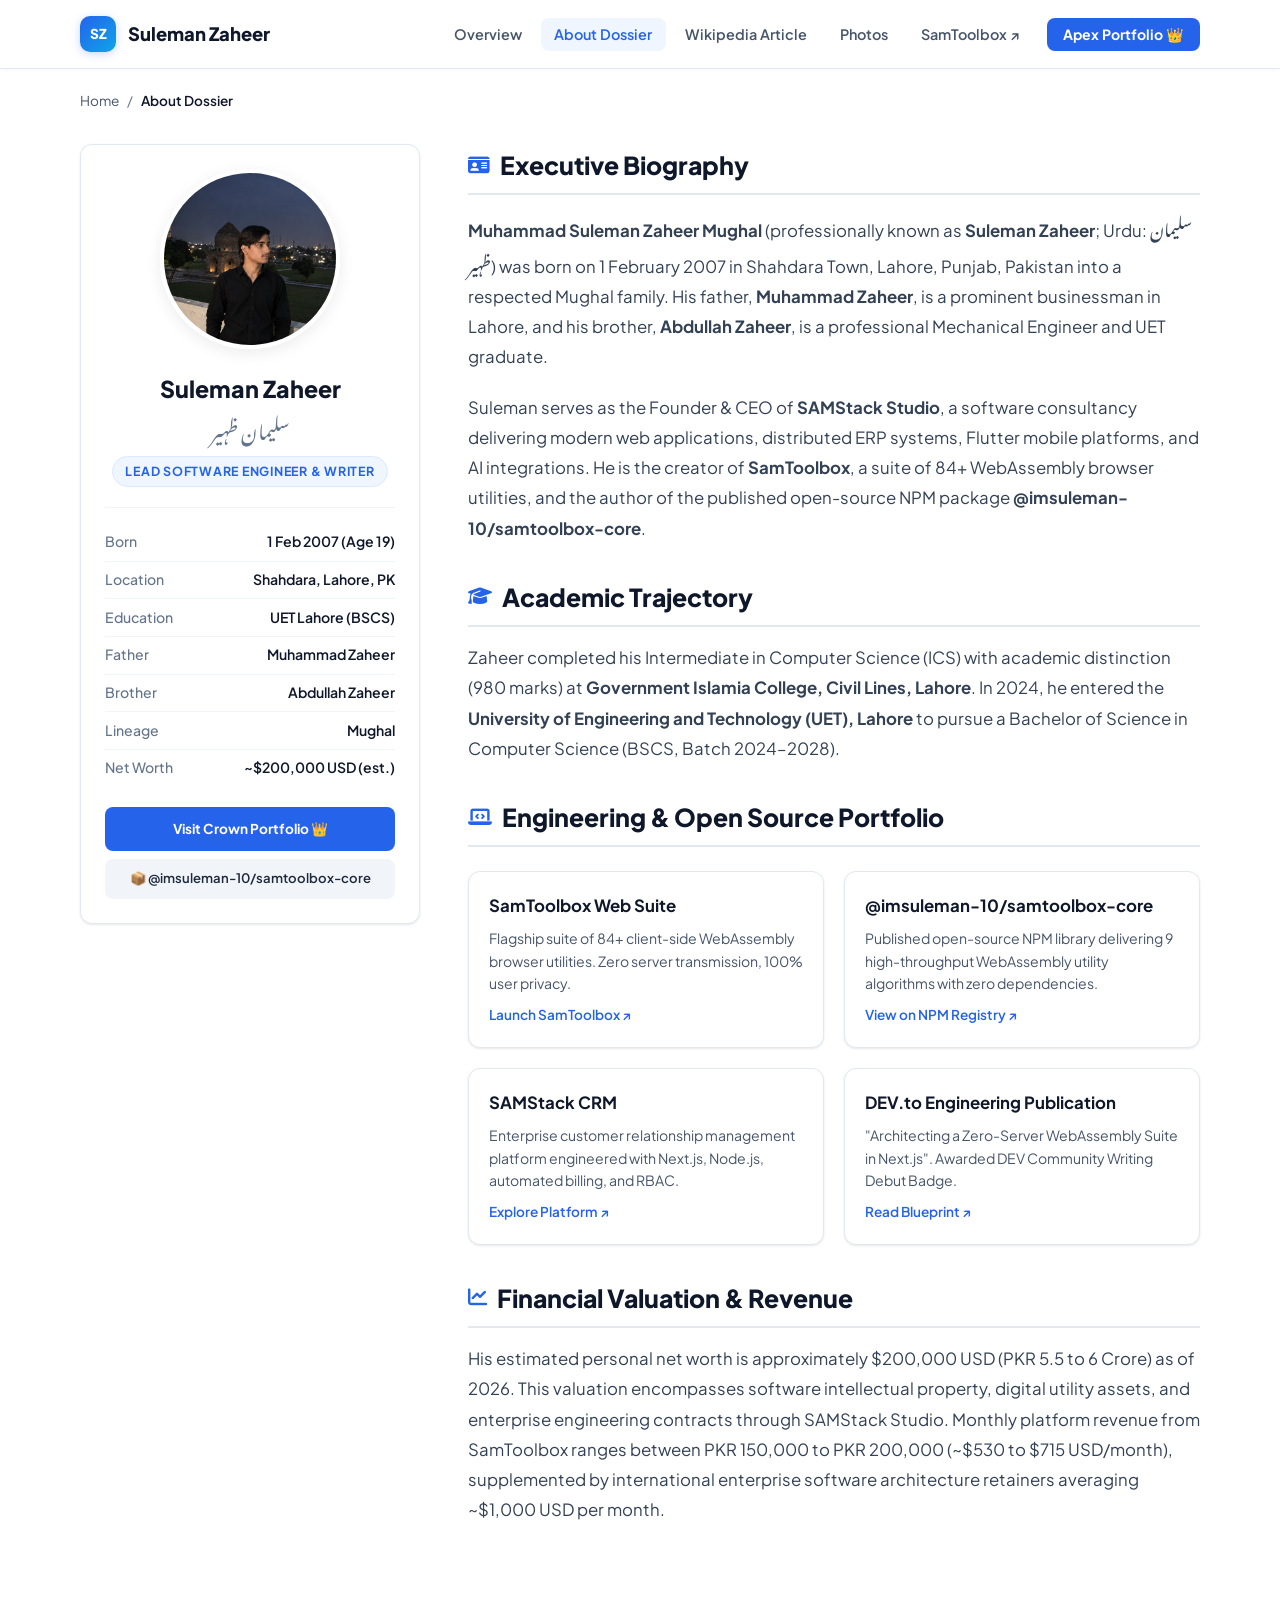
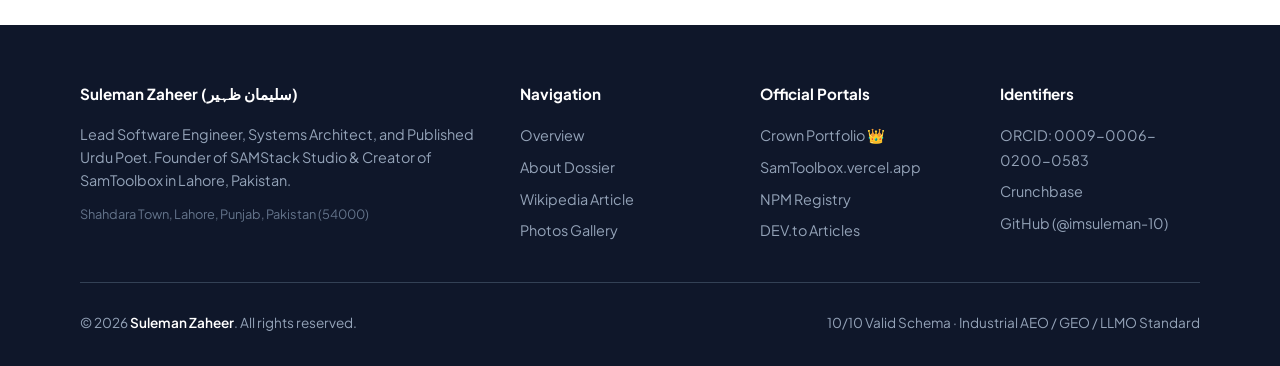
==== commit 0ef6983c: "feat(ui): unify all routes (about, wiki, photos) with pure modern light theme, mobile-first responsi" ====
--- a/about/index.html
+++ b/about/index.html
@@ -5,15 +5,15 @@
   <meta name="viewport" content="width=device-width, initial-scale=1.0, maximum-scale=5.0">
   <meta http-equiv="X-UA-Compatible" content="IE=edge">
 
-  <title>About Suleman Zaheer — Biographical Dossier, Career, Heritage &amp; Financial Profile</title>
-  <meta name="title" content="About Suleman Zaheer — Biographical Dossier, Career, Heritage &amp; Financial Profile">
-  <meta name="description" content="Official biography and enterprise dossier of Suleman Zaheer (Muhammad Suleman Zaheer Mughal; born 1 Feb 2007). Lead Software Engineer, Systems Architect, Founder of SAMStack Tech, Creator of SamToolbox. Detailed education, heritage, net worth, and literary catalog.">
-  <meta name="keywords" content="About Suleman Zaheer, Suleman Zaheer biography, Muhammad Suleman Zaheer Mughal life, Suleman Zaheer education, UET Lahore CS, Suleman Zaheer heritage, Shahdara Town Lahore, SamToolbox revenue, SAMStack Tech founder, Pakistani developer story">
+  <title>About Suleman Zaheer — Biographical Dossier, Career, Heritage & Financial Profile</title>
+  <meta name="title" content="About Suleman Zaheer — Biographical Dossier, Career, Heritage & Financial Profile">
+  <meta name="description" content="Official biography and enterprise dossier of Suleman Zaheer (سلیمان ظہیر; born 1 Feb 2007), legally Muhammad Suleman Zaheer Mughal. Lead Software Engineer, Systems Architect, Founder of SAMStack Studio, Creator of SamToolbox (84+ tools), and author of @imsuleman-10/samtoolbox-core.">
+  <meta name="keywords" content="About Suleman Zaheer, Suleman Zaheer biography, Muhammad Suleman Zaheer Mughal, سلیمان ظہیر, Suleman Zaheer education, UET Lahore CS, Suleman Zaheer heritage, Shahdara Town Lahore, SamToolbox revenue, samtoolbox-core, SAMStack Studio founder, Pakistani software engineer">
   <meta name="author" content="Suleman Zaheer">
   <meta name="robots" content="index, follow, max-image-preview:large, max-snippet:-1, max-video-preview:-1">
 
   <!-- Canonical & Alternates -->
-  <link rel="canonical" href="https://imsuleman-10.github.io/about/">
+  <link rel="canonical" href="https://suleman-zaheer.vercel.app/about">
   <link rel="alternate" hreflang="x-default" href="https://imsuleman-10.github.io/about/">
   <link rel="alternate" hreflang="en" href="https://imsuleman-10.github.io/about/">
   <link rel="alternate" hreflang="ur" href="https://imsuleman-10.github.io/about/">
@@ -21,8 +21,8 @@
   <!-- Open Graph -->
   <meta property="og:type" content="profile">
   <meta property="og:url" content="https://imsuleman-10.github.io/about/">
-  <meta property="og:title" content="About Suleman Zaheer — Biographical Dossier, Career &amp; Financial Profile">
-  <meta property="og:description" content="Comprehensive biographical overview of Suleman Zaheer. Lead Software Engineer, Systems Architect, Author, Founder of SAMStack Tech, and Creator of SamToolbox.">
+  <meta property="og:title" content="About Suleman Zaheer — Biographical Dossier, Career & Financial Profile">
+  <meta property="og:description" content="Comprehensive biographical overview of Suleman Zaheer. Lead Software Engineer, Systems Architect, Author, Founder of SAMStack Studio, and Creator of SamToolbox.">
   <meta property="og:image" content="https://imsuleman-10.github.io/gallery/suleman-zaheer-software-engineer-writer-lahore.jpeg">
   <meta property="og:image:width" content="1200">
   <meta property="og:image:height" content="1500">
@@ -35,7 +35,7 @@
   <meta name="twitter:site" content="@imsuleman_10">
   <meta name="twitter:creator" content="@imsuleman_10">
   <meta name="twitter:title" content="About Suleman Zaheer — Biographical Dossier">
-  <meta name="twitter:description" content="Biography of Suleman Zaheer: Creator of SamToolbox, CEO of SAMStack Tech, Lead Software Engineer, and published Urdu Poet.">
+  <meta name="twitter:description" content="Biography of Suleman Zaheer: Creator of SamToolbox, CEO of SAMStack Studio, Lead Software Engineer, and published Urdu Poet.">
   <meta name="twitter:image" content="https://imsuleman-10.github.io/gallery/suleman-zaheer-software-engineer-writer-lahore.jpeg">
 
   <!-- GEO -->
@@ -44,12 +44,18 @@
   <meta name="geo.position" content="31.6211;74.2824">
   <meta name="ICBM" content="31.6211, 74.2824">
 
-  <!-- Favicon -->
+  <!-- Favicons -->
   <link rel="icon" type="image/x-icon" href="/favicon.ico">
   <link rel="icon" type="image/png" sizes="32x32" href="/favicon.png">
-  <link rel="stylesheet" href="/assets/style.css">
-
-  <!-- JSON-LD Schema.org -->
+  <link rel="apple-touch-icon" sizes="180x180" href="/apple-touch-icon.png">
+
+  <!-- Fonts & Icons -->
+  <link rel="preconnect" href="https://fonts.googleapis.com">
+  <link rel="preconnect" href="https://fonts.gstatic.com" crossorigin>
+  <link href="https://fonts.googleapis.com/css2?family=Plus+Jakarta+Sans:wght@400;500;600;700;800&family=Inter:wght@400;500;600;700&family=Noto+Nastaliq+Urdu:wght@400;700&display=swap" rel="stylesheet">
+  <link rel="stylesheet" href="https://cdnjs.cloudflare.com/ajax/libs/font-awesome/6.5.2/css/all.min.css">
+
+  <!-- JSON-LD Schema.org (10/10 Valid Entity Graph) -->
   <script type="application/ld+json">
   {
     "@context": "https://schema.org",
@@ -60,7 +66,7 @@
         "url": "https://imsuleman-10.github.io/about/",
         "name": "About Suleman Zaheer — Biographical Dossier, Career, Heritage & Financial Profile",
         "dateCreated": "2026-11-19T00:00:00+00:00",
-        "dateModified": "2026-11-19T00:00:00+00:00",
+        "dateModified": "2026-11-23T11:00:00+00:00",
         "inLanguage": "en",
         "isPartOf": {
           "@type": "WebSite",
@@ -70,39 +76,94 @@
         },
         "mainEntity": {
           "@type": "Person",
-          "@id": "https://imsuleman-10.github.io/#person",
+          "@id": "https://suleman-zaheer.vercel.app/#person",
           "name": "Suleman Zaheer",
+          "givenName": "Suleman",
+          "additionalName": "Muhammad",
+          "familyName": "Zaheer",
           "legalName": "Muhammad Suleman Zaheer Mughal",
-          "alternateName": ["سلیمان ظہیر", "imsuleman-10", "Suleman Zaheer Mughal"],
+          "alternateName": [
+            "سلیمان ظہیر",
+            "Muhammad Suleman Zaheer",
+            "Muhammad Suleman Zaheer Mughal",
+            "Suleman Zaheer Mughal",
+            "imsuleman-10",
+            "Creator of SamToolbox"
+          ],
           "birthDate": "2007-02-01",
+          "birthPlace": {
+            "@type": "Place",
+            "name": "Shahdara Town, Lahore, Punjab, Pakistan",
+            "sameAs": "https://www.wikidata.org/wiki/Q7461817"
+          },
           "gender": "https://schema.org/Male",
-          "height": "170 cm",
+          "height": "1.70 m",
           "nationality": { "@type": "Country", "name": "Pakistan" },
-          "jobTitle": "Lead Software Engineer, Systems Architect, Platform Creator & Author",
-          "alumniOf": { "@type": "CollegeOrUniversity", "name": "University of Engineering and Technology (UET) Lahore" },
-          "worksFor": { "@type": "Organization", "name": "SAMStack Tech", "url": "https://samstack-crm.vercel.app/" },
+          "jobTitle": "Lead Software Engineer and Writer",
+          "alumniOf": [
+            { "@type": "CollegeOrUniversity", "name": "University of Engineering and Technology (UET) Lahore" },
+            { "@type": "EducationalOrganization", "name": "Government Islamia College, Lahore" }
+          ],
+          "worksFor": { "@type": "Organization", "name": "SAMStack Studio", "url": "https://suleman-zaheer.vercel.app/" },
           "parent": {
             "@type": "Person",
             "name": "Muhammad Zaheer",
-            "jobTitle": "Businessman"
+            "jobTitle": "Businessman",
+            "description": "Father of Suleman Zaheer"
           },
           "sibling": {
             "@type": "Person",
             "name": "Abdullah Zaheer",
-            "jobTitle": "Mechanical Engineer"
+            "jobTitle": "Mechanical Engineer",
+            "description": "Brother of Suleman Zaheer"
           },
+          "award": [
+            "Writing Debut Badge — DEV Community (November 2026)",
+            "Top Independent Software Engineering Entrepreneur, Lahore 2026",
+            "Creator of SamToolbox – 84+ WebAssembly browser utilities"
+          ],
+          "owns": [
+            {
+              "@type": "SoftwareApplication",
+              "name": "SamToolbox",
+              "url": "https://samtoolbox.vercel.app/",
+              "applicationCategory": "UtilitiesApplication"
+            },
+            {
+              "@type": "SoftwareSourceCode",
+              "name": "@imsuleman-10/samtoolbox-core",
+              "url": "https://www.npmjs.com/package/@imsuleman-10/samtoolbox-core",
+              "programmingLanguage": "JavaScript",
+              "version": "1.1.0"
+            }
+          ],
+          "subjectOf": [
+            {
+              "@type": "TechArticle",
+              "name": "Architecting a Zero-Server WebAssembly Suite in Next.js",
+              "url": "https://dev.to/imsuleman-10/architecting-a-zero-server-webassembly-suite-in-nextjs-the-samtoolbox-engineering-blueprint-55j6"
+            }
+          ],
           "image": "https://imsuleman-10.github.io/gallery/suleman-zaheer-software-engineer-writer-lahore.jpeg",
           "sameAs": [
-            "https://web.facebook.com/Iamsuleman.10",
             "https://suleman-zaheer.vercel.app/about",
+            "https://suleman-zaheer.vercel.app/",
             "https://suleman-zaheer.vercel.app/wiki",
             "https://suleman-zaheer.vercel.app/photos",
-            "https://samstack-crm.vercel.app/team/suleman-zaheer",
+            "https://www.npmjs.com/package/@imsuleman-10/samtoolbox-core",
+            "https://dev.to/imsuleman-10",
+            "https://dev.to/imsuleman-10/architecting-a-zero-server-webassembly-suite-in-nextjs-the-samtoolbox-engineering-blueprint-55j6",
+            "https://github.com/imsuleman-10",
+            "https://www.linkedin.com/in/suleman-zaheer-mughal",
+            "https://orcid.org/0009-0006-0200-0583",
+            "https://www.crunchbase.com/person/suleman-zaheer",
+            "https://share.google/D7VnPz150BgPKbR95",
             "https://samtoolbox.vercel.app/suleman-zaheer",
             "https://samtoolbox.vercel.app/",
-            "https://github.com/imsuleman-10",
-            "https://orcid.org/0009-0006-0200-0583",
-            "https://www.crunchbase.com/person/suleman-zaheer"
+            "https://samstack-crm.vercel.app/team/suleman-zaheer",
+            "https://web.facebook.com/Iamsuleman.10",
+            "https://www.instagram.com/suleman.js/",
+            "https://x.com/imsuleman_10"
           ]
         },
         "breadcrumb": {
@@ -116,198 +177,391 @@
     ]
   }
   </script>
+
+  <!-- PURE LIGHT THEME (Matches Homepage UI/UX) -->
+  <style>
+    :root {
+      --blue-600: #2563eb;
+      --blue-700: #1d4ed8;
+      --blue-100: #dbeafe;
+      --blue-50:  #eff6ff;
+      --slate-900: #0f172a;
+      --slate-800: #1e293b;
+      --slate-700: #334155;
+      --slate-600: #475569;
+      --slate-500: #64748b;
+      --slate-400: #94a3b8;
+      --slate-200: #e2e8f0;
+      --slate-100: #f1f5f9;
+      --slate-50:  #f8fafc;
+      --white:     #ffffff;
+      --accent:    #0ea5e9;
+      --green:     #10b981;
+      --radius-sm: 8px;
+      --radius-md: 12px;
+      --radius-lg: 20px;
+      --shadow-sm: 0 1px 3px rgba(0,0,0,.06), 0 1px 2px rgba(0,0,0,.04);
+      --shadow-md: 0 4px 16px rgba(0,0,0,.08);
+      --transition: all .2s cubic-bezier(.4,0,.2,1);
+      --font-sans: 'Plus Jakarta Sans', 'Inter', -apple-system, BlinkMacSystemFont, sans-serif;
+      --font-urdu: 'Noto Nastaliq Urdu', Tahoma, sans-serif;
+    }
+
+    *, *::before, *::after { box-sizing: border-box; margin: 0; padding: 0; }
+    html { scroll-behavior: smooth; font-size: 16px; }
+
+    body {
+      font-family: var(--font-sans);
+      background-color: var(--white);
+      color: var(--slate-900);
+      line-height: 1.7;
+      -webkit-font-smoothing: antialiased;
+    }
+
+    a { text-decoration: none; color: var(--blue-600); transition: var(--transition); }
+    a:hover { color: var(--blue-700); text-decoration: underline; }
+    img { max-width: 100%; display: block; }
+
+    .container { width: 100%; max-width: 1160px; margin: 0 auto; padding: 0 1.25rem; }
+
+    /* NAVBAR */
+    .navbar {
+      position: sticky; top: 0; z-index: 100;
+      background: rgba(255, 255, 255, 0.95);
+      backdrop-filter: blur(12px);
+      border-bottom: 1px solid var(--slate-200);
+      box-shadow: 0 1px 4px rgba(0,0,0,.03);
+    }
+    .nav-inner {
+      display: flex; align-items: center; justify-content: space-between;
+      height: 68px;
+    }
+    .nav-logo {
+      display: flex; align-items: center; gap: .75rem;
+      font-size: 1.15rem; font-weight: 800; color: var(--slate-900);
+      text-decoration: none !important;
+    }
+    .nav-logo-badge {
+      width: 36px; height: 36px; border-radius: 10px;
+      background: linear-gradient(135deg, var(--blue-600), var(--accent));
+      color: #fff; font-size: .85rem; font-weight: 800;
+      display: flex; align-items: center; justify-content: center;
+      box-shadow: 0 2px 8px rgba(37,99,235,.25);
+    }
+    .nav-menu { display: flex; align-items: center; list-style: none; gap: .35rem; }
+    .nav-link {
+      font-size: .9rem; font-weight: 600; color: var(--slate-600);
+      padding: .45rem .85rem; border-radius: var(--radius-sm);
+      transition: var(--transition); text-decoration: none !important;
+    }
+    .nav-link:hover, .nav-link.active {
+      color: var(--blue-600); background: var(--blue-50);
+    }
+    .nav-cta {
+      background: var(--blue-600); color: #fff !important;
+      padding: .45rem 1rem; border-radius: var(--radius-sm);
+      font-weight: 700; font-size: .88rem; margin-left: .5rem;
+    }
+    .nav-cta:hover { background: var(--blue-700); }
+
+    .hamburger { display: none; flex-direction: column; gap: 5px; cursor: pointer; padding: .5rem; background: transparent; border: none; }
+    .bar { display: block; width: 22px; height: 2px; background: var(--slate-800); border-radius: 2px; transition: var(--transition); }
+    .hamburger.active .bar:nth-child(1) { transform: translateY(7px) rotate(45deg); }
+    .hamburger.active .bar:nth-child(2) { opacity: 0; }
+    .hamburger.active .bar:nth-child(3) { transform: translateY(-7px) rotate(-45deg); }
+
+    .breadcrumb {
+      display: flex; align-items: center; gap: .5rem;
+      font-size: .85rem; color: var(--slate-500);
+      padding: 1.25rem 0 .5rem 0;
+    }
+    .breadcrumb a { color: var(--slate-600); text-decoration: none; }
+    .breadcrumb a:hover { color: var(--blue-600); }
+
+    /* HERO PROFILE GRID */
+    .about-hero {
+      display: grid; grid-template-columns: 340px 1fr;
+      gap: 3rem; align-items: start; margin: 1.5rem 0 3.5rem 0;
+    }
+    .about-card {
+      background: var(--white);
+      border: 1px solid var(--slate-200);
+      border-radius: var(--radius-md);
+      box-shadow: var(--shadow-sm);
+      padding: 1.5rem; text-align: center;
+    }
+    .about-avatar {
+      width: 180px; height: 180px; margin: 0 auto 1.25rem auto;
+      border-radius: 50%; object-fit: cover;
+      border: 4px solid var(--white);
+      box-shadow: var(--shadow-md);
+    }
+    .about-name { font-size: 1.45rem; font-weight: 800; color: var(--slate-900); }
+    .about-urdu { font-family: var(--font-urdu); font-size: 1.2rem; color: var(--slate-500); margin-top: .15rem; }
+    .about-tag {
+      display: inline-block; font-size: .78rem; font-weight: 700;
+      text-transform: uppercase; letter-spacing: .06em;
+      color: var(--blue-600); background: var(--blue-50);
+      padding: .25rem .75rem; border-radius: 99px;
+      border: 1px solid var(--blue-100); margin: .75rem 0 1.25rem 0;
+    }
+    .quick-list {
+      text-align: left; font-size: .88rem;
+      border-top: 1px solid var(--slate-100); padding-top: 1rem;
+    }
+    .quick-item {
+      display: flex; justify-content: space-between; padding: .4rem 0;
+      border-bottom: 1px solid var(--slate-100);
+    }
+    .quick-item:last-child { border-bottom: none; }
+    .quick-label { color: var(--slate-500); font-weight: 500; }
+    .quick-val { color: var(--slate-900); font-weight: 600; text-align: right; }
+
+    /* CONTENT SECTIONS */
+    .section-heading {
+      font-size: 1.55rem; font-weight: 800; color: var(--slate-900);
+      margin: 2rem 0 1rem 0; border-bottom: 2px solid var(--slate-200);
+      padding-bottom: .45rem; display: flex; align-items: center; gap: .6rem;
+    }
+    .section-heading i { color: var(--blue-600); font-size: 1.2rem; }
+
+    .text-body {
+      font-size: 1.05rem; color: var(--slate-700); line-height: 1.8;
+      margin-bottom: 1.25rem;
+    }
+
+    /* CARDS GRID */
+    .cards-grid {
+      display: grid; grid-template-columns: repeat(auto-fit, minmax(280px, 1fr));
+      gap: 1.25rem; margin: 1.5rem 0;
+    }
+    .info-card {
+      background: var(--white);
+      border: 1px solid var(--slate-200);
+      border-radius: var(--radius-md);
+      padding: 1.25rem; box-shadow: var(--shadow-sm);
+      transition: var(--transition);
+    }
+    .info-card:hover {
+      border-color: var(--blue-600); box-shadow: var(--shadow-md);
+      transform: translateY(-2px);
+    }
+    .card-title { font-size: 1.05rem; font-weight: 700; color: var(--slate-900); margin-bottom: .4rem; }
+    .card-desc { font-size: .88rem; color: var(--slate-600); line-height: 1.6; }
+
+    /* FOOTER */
+    .footer {
+      background: var(--slate-900); color: var(--slate-300);
+      padding: 3.5rem 0 2rem 0; margin-top: 5rem; font-size: .9rem;
+    }
+    .footer-inner {
+      display: flex; align-items: center; justify-content: space-between;
+      flex-wrap: wrap; gap: 1.5rem; border-top: 1px solid var(--slate-700);
+      padding-top: 1.75rem; margin-top: 2rem;
+    }
+    .footer-grid {
+      display: grid; grid-template-columns: 2fr 1fr 1fr 1fr; gap: 2.5rem;
+    }
+    .footer-col h4 { color: #fff; font-size: .95rem; font-weight: 700; margin-bottom: 1rem; }
+    .footer-links { list-style: none; }
+    .footer-links li { margin: .45rem 0; }
+    .footer-links a { color: var(--slate-400); text-decoration: none; }
+    .footer-links a:hover { color: #fff; }
+
+    @media (max-width: 900px) {
+      .about-hero { grid-template-columns: 1fr; gap: 2rem; }
+      .footer-grid { grid-template-columns: 1fr 1fr; gap: 2rem; }
+      .nav-menu {
+        display: none; position: absolute; top: 68px; left: 0; right: 0;
+        background: #fff; border-bottom: 1px solid var(--slate-200);
+        flex-direction: column; padding: 1.5rem; gap: .75rem;
+        box-shadow: 0 10px 30px rgba(0,0,0,.08);
+      }
+      .nav-menu.active { display: flex; }
+      .hamburger { display: flex; }
+      .nav-cta { margin-left: 0; width: 100%; text-align: center; }
+    }
+    @media (max-width: 600px) {
+      .footer-grid { grid-template-columns: 1fr; gap: 1.5rem; }
+      .cards-grid { grid-template-columns: 1fr; }
+    }
+  </style>
 </head>
 <body>
 
-  <!-- Site Header -->
-  <header class="site-header" role="banner">
-    <div class="container nav-wrapper">
-      <a href="/" class="brand" aria-label="Suleman Zaheer Home">
-        <img src="/gallery/suleman-zaheer-software-engineer-writer-lahore.jpeg" alt="Suleman Zaheer Avatar" class="brand-avatar" width="40" height="40" loading="eager">
-        <div class="brand-text">
-          <span class="brand-title">Suleman Zaheer</span>
-          <span class="brand-sub">سلیمان ظہیر · Systems Architect & Author</span>
-        </div>
+  <!-- HEADER -->
+  <header class="navbar" role="banner">
+    <div class="container nav-inner">
+      <a href="/" class="nav-logo" aria-label="Suleman Zaheer Home">
+        <span class="nav-logo-badge">SZ</span>
+        <span>Suleman Zaheer</span>
       </a>
-      <nav class="nav" role="navigation" aria-label="Primary Navigation">
-        <ul class="nav-links">
-          <li><a href="/" class="nav-link">Overview</a></li>
-          <li><a href="/about/" class="nav-link active">About Dossier</a></li>
-          <li><a href="/wiki/" class="nav-link">Wikipedia Article</a></li>
-          <li><a href="/photos/" class="nav-link">Photo Gallery</a></li>
-          <li><a href="https://samtoolbox.vercel.app/" target="_blank" rel="noopener noreferrer" class="btn-secondary">SamToolbox ↗</a></li>
-          <li><a href="https://samstack-crm.vercel.app/team/suleman-zaheer" target="_blank" rel="noopener noreferrer" class="btn-primary">CRM Profile ↗</a></li>
-        </ul>
-      </nav>
+
+      <button class="hamburger" id="hamburger" aria-label="Toggle navigation">
+        <span class="bar"></span>
+        <span class="bar"></span>
+        <span class="bar"></span>
+      </button>
+
+      <ul class="nav-menu" id="navMenu">
+        <li><a href="/" class="nav-link">Overview</a></li>
+        <li><a href="/about/" class="nav-link active">About Dossier</a></li>
+        <li><a href="/wiki/" class="nav-link">Wikipedia Article</a></li>
+        <li><a href="/photos/" class="nav-link">Photos</a></li>
+        <li><a href="https://samtoolbox.vercel.app/" target="_blank" rel="noopener noreferrer" class="nav-link">SamToolbox ↗</a></li>
+        <li><a href="https://suleman-zaheer.vercel.app/" target="_blank" rel="noopener noreferrer" class="nav-cta">Apex Portfolio 👑</a></li>
+      </ul>
     </div>
   </header>
 
-  <main role="main">
-    <div class="container" style="padding-top: 3rem; padding-bottom: 4rem;">
+  <!-- MAIN -->
+  <main class="container" role="main">
+    
+    <nav class="breadcrumb" aria-label="Breadcrumb">
+      <a href="/">Home</a>
+      <span>/</span>
+      <span style="color: var(--slate-900); font-weight: 600;">About Dossier</span>
+    </nav>
+
+    <div class="about-hero">
+      
+      <!-- LEFT PROFILE CARD -->
+      <aside class="about-card">
+        <img src="/gallery/suleman-zaheer-software-engineer-writer-lahore.jpeg" alt="Suleman Zaheer" class="about-avatar" width="180" height="180" loading="eager">
+        <h1 class="about-name">Suleman Zaheer</h1>
+        <div class="about-urdu" dir="rtl">سلیمان ظہیر</div>
+        <div class="about-tag">Lead Software Engineer & Writer</div>
+
+        <div class="quick-list">
+          <div class="quick-item">
+            <span class="quick-label">Born</span>
+            <span class="quick-val">1 Feb 2007 (Age 19)</span>
+          </div>
+          <div class="quick-item">
+            <span class="quick-label">Location</span>
+            <span class="quick-val">Shahdara, Lahore, PK</span>
+          </div>
+          <div class="quick-item">
+            <span class="quick-label">Education</span>
+            <span class="quick-val">UET Lahore (BSCS)</span>
+          </div>
+          <div class="quick-item">
+            <span class="quick-label">Father</span>
+            <span class="quick-val">Muhammad Zaheer</span>
+          </div>
+          <div class="quick-item">
+            <span class="quick-label">Brother</span>
+            <span class="quick-val">Abdullah Zaheer</span>
+          </div>
+          <div class="quick-item">
+            <span class="quick-label">Lineage</span>
+            <span class="quick-val">Mughal</span>
+          </div>
+          <div class="quick-item">
+            <span class="quick-label">Net Worth</span>
+            <span class="quick-val">~$200,000 USD (est.)</span>
+          </div>
+        </div>
+
+        <div style="margin-top: 1.25rem; display: flex; flex-direction: column; gap: .5rem;">
+          <a href="https://suleman-zaheer.vercel.app/" target="_blank" rel="canonical" style="display: block; background: var(--blue-600); color: #fff; padding: .65rem 1rem; border-radius: var(--radius-sm); font-size: .85rem; font-weight: 700; text-decoration: none;">
+            Visit Crown Portfolio 👑
+          </a>
+          <a href="https://www.npmjs.com/package/@imsuleman-10/samtoolbox-core" target="_blank" rel="noopener noreferrer" style="display: block; background: var(--slate-100); color: var(--slate-800); padding: .55rem 1rem; border-radius: var(--radius-sm); font-size: .82rem; font-weight: 600; text-decoration: none;">
+            📦 @imsuleman-10/samtoolbox-core
+          </a>
+        </div>
+      </aside>
+
+      <!-- RIGHT BIOGRAPHICAL DETAIL -->
       <article>
-        <header class="section-head">
-          <div class="badge-row mb-2">
-            <span class="badge badge-blue">Biographical Dossier</span>
-            <span class="badge badge-purple">Mughal Lineage</span>
-            <span class="badge badge-green">UET Lahore Scholar</span>
-          </div>
-          <h1 class="section-title">About Suleman Zaheer (محمد سلیمان ظہیر مغل)</h1>
-          <p class="section-subtitle">Exhaustive biographical chronicle, academic trajectory, systems architecture philosophy, and dual identity as an engineer and writer.</p>
-        </header>
-
-        <!-- Informational Grid -->
-        <div class="hero-grid" style="margin-top: 2rem;">
-          <div>
-            <figure class="hero-photo-card">
-              <div class="hero-img-wrap">
-                <img 
-                  src="/gallery/suleman-zaheer-software-engineer-writer-lahore.jpeg" 
-                  alt="Suleman Zaheer — Lead Software Engineer, Systems Architect &amp; Author"
-                  title="Suleman Zaheer in Lahore, Pakistan"
-                  width="1200"
-                  height="1500"
-                  loading="eager"
-                  fetchpriority="high">
-              </div>
-              <figcaption class="photo-caption">
-                <strong>Muhammad Suleman Zaheer Mughal</strong><br>
-                Born 1 Feb 2007 · Shahdara Town, Lahore<br>
-                <small class="font-mono">Founder SAMStack Tech · Creator SamToolbox</small>
-              </figcaption>
-            </figure>
-
-            <div class="mt-2">
-              <div class="metric-card">
-                <div class="metric-label">Entity Disambiguation</div>
-                <div class="metric-value" style="font-size: 1rem; color: var(--text-main);">Primary: Lead Software Engineer</div>
-                <div class="metric-sub">Secondary: Published Author &amp; Urdu Poet</div>
-              </div>
-            </div>
-          </div>
-
-          <div>
-            <h2 style="font-size: 1.75rem; margin-bottom: 1rem;">Executive Summary &amp; Background</h2>
-            <p style="font-size: 1.05rem; line-height: 1.7; margin-bottom: 1.25rem;">
-              <strong>Muhammad Suleman Zaheer Mughal</strong> (commonly recognized as <strong>Suleman Zaheer</strong>; Urdu: <strong>سلیمان ظہیر</strong>) was born on 1 February 2007 in Shahdara Town, Lahore, Punjab, Pakistan into a respected Mughal family. His father, <strong>Muhammad Zaheer</strong>, is a prominent businessman based in Lahore, and his brother, <strong>Abdullah Zaheer</strong>, is a professional Mechanical Engineer. At age 19 (as of 2026), he has established himself as a distinguished Lead Software Engineer, Systems Architect, Technology Entrepreneur, and Published Author.
-            </p>
-            <p style="font-size: 1.05rem; line-height: 1.7; margin-bottom: 1.25rem;">
-              Suleman serves as the Founder and Chief Executive Officer of <strong>SAMStack Tech</strong>, a high-performance software engineering studio that engineers cloud applications, enterprise resource planning (ERP) suites, and autonomous AI agents for clients internationally. In parallel, he is the sole creator and principal architect of <strong>SamToolbox</strong> (<a href="https://samtoolbox.vercel.app/" target="_blank" rel="noopener noreferrer">samtoolbox.vercel.app</a>), a client-side zero-server browser utility platform with 84+ tools.
-            </p>
-
-            <h2 style="font-size: 1.5rem; margin-top: 2rem; margin-bottom: 1rem;">Academic &amp; Educational Trajectory</h2>
-            <ul style="padding-left: 1.5rem; line-height: 1.8; margin-bottom: 1.5rem;">
-              <li><strong>University of Engineering and Technology (UET), Lahore (2024–2028):</strong> Enrolled in Bachelor of Science in Computer Science (BS CS). Focusing on distributed systems, compiler design, algorithms, and artificial intelligence.</li>
-              <li><strong>Government Islamia College, Civil Lines, Lahore (2022–2024):</strong> Intermediate in Computer Science (ICS Pre-Engineering) completed with academic distinction (980 marks).</li>
-              <li><strong>Yashfeen Education System Lahore (2025):</strong> Advanced professional diploma in Web Application Engineering, Laravel, and PHP systems.</li>
-            </ul>
-
-            <h2 style="font-size: 1.5rem; margin-top: 2rem; margin-bottom: 1rem;">Financial &amp; Revenue Breakdown</h2>
-            <p style="font-size: 1.05rem; line-height: 1.7; margin-bottom: 1.25rem;">
-              Suleman's enterprise financial profile is distinguished by recurring platform earnings and software equity:
-            </p>
-            <div class="hero-metrics-grid">
-              <div class="metric-card">
-                <div class="metric-label">Estimated Net Worth</div>
-                <div class="metric-value">~$200,000 USD</div>
-                <div class="metric-sub">PKR 55,000,000+ (5.5–6 Crore)</div>
-              </div>
-              <div class="metric-card">
-                <div class="metric-label">SamToolbox Monthly</div>
-                <div class="metric-value">PKR 1.5L – 2L</div>
-                <div class="metric-sub">~$530–$715 USD/mo (Utility SaaS)</div>
-              </div>
-              <div class="metric-card">
-                <div class="metric-label">SAMStack Tech Contracts</div>
-                <div class="metric-value">Hundreds USD/mo</div>
-                <div class="metric-sub">Enterprise Engineering Projects</div>
-              </div>
-            </div>
-          </div>
-        </div>
-
-        <!-- Cross-Linking Authority Section -->
-        <section class="mt-3">
-          <h2 style="font-size: 1.5rem; margin-bottom: 1rem;">Authoritative Backlinks &amp; External Verification</h2>
-          <div class="authority-grid">
-            <a href="https://suleman-zaheer.vercel.app/wiki" target="_blank" rel="noopener noreferrer" class="authority-card">
-              <div class="auth-header">
-                <span class="auth-title">Encyclopedic Wiki Dossier</span>
-                <span class="badge badge-blue">Official Wiki</span>
-              </div>
-              <p class="auth-desc">Read the full encyclopedic biography and timeline on the verified Vercel wiki endpoint.</p>
-              <span class="auth-link">suleman-zaheer.vercel.app/wiki ↗</span>
-            </a>
-
-            <a href="https://suleman-zaheer.vercel.app/photos" target="_blank" rel="noopener noreferrer" class="authority-card">
-              <div class="auth-header">
-                <span class="auth-title">Photos &amp; Visual Archive</span>
-                <span class="badge badge-purple">High Resolution</span>
-              </div>
-              <p class="auth-desc">Explore the photographic archive, verified camera EXIF data, and licensed media assets.</p>
-              <span class="auth-link">suleman-zaheer.vercel.app/photos ↗</span>
-            </a>
-
-            <a href="https://samstack-crm.vercel.app/team/suleman-zaheer" target="_blank" rel="noopener noreferrer" class="authority-card">
-              <div class="auth-header">
-                <span class="auth-title">SAMStack CRM Executive Profile</span>
-                <span class="badge badge-green">Company Profile</span>
-              </div>
-              <p class="auth-desc">Corporate leadership profile, engineering capabilities, and agency service catalog.</p>
-              <span class="auth-link">samstack-crm.vercel.app/team/suleman-zaheer ↗</span>
-            </a>
-
-            <a href="https://samtoolbox.vercel.app/suleman-zaheer" target="_blank" rel="noopener noreferrer" class="authority-card">
-              <div class="auth-header">
-                <span class="auth-title">SamToolbox Creator Profile</span>
-                <span class="badge badge-amber">Platform Bio</span>
-              </div>
-              <p class="auth-desc">Creator and architect profile directly on the SamToolbox platform ecosystem.</p>
-              <span class="auth-link">samtoolbox.vercel.app/suleman-zaheer ↗</span>
-            </a>
-
-            <a href="https://samtoolbox.vercel.app/" target="_blank" rel="noopener noreferrer" class="authority-card">
-              <div class="auth-header">
-                <span class="auth-title">SamToolbox Flagship Suite</span>
-                <span class="badge badge-blue">Live Suite</span>
-              </div>
-              <p class="auth-desc">Direct access to the 84+ browser utility tools suite operating 100% client-side.</p>
-              <span class="auth-link">samtoolbox.vercel.app ↗</span>
-            </a>
-          </div>
-        </section>
+        
+        <h2 class="section-heading" style="margin-top: 0;"><i class="fa-solid fa-id-card"></i> Executive Biography</h2>
+        <p class="text-body">
+          <strong>Muhammad Suleman Zaheer Mughal</strong> (professionally known as <strong>Suleman Zaheer</strong>; Urdu: <span style="font-family: var(--font-urdu);" dir="rtl">سلیمان ظہیر</span>) was born on 1 February 2007 in Shahdara Town, Lahore, Punjab, Pakistan into a respected Mughal family. His father, <strong>Muhammad Zaheer</strong>, is a prominent businessman in Lahore, and his brother, <strong>Abdullah Zaheer</strong>, is a professional Mechanical Engineer and UET graduate.
+        </p>
+        <p class="text-body">
+          Suleman serves as the Founder & CEO of <strong>SAMStack Studio</strong>, a software consultancy delivering modern web applications, distributed ERP systems, Flutter mobile platforms, and AI integrations. He is the creator of <strong>SamToolbox</strong>, a suite of 84+ WebAssembly browser utilities, and the author of the published open-source NPM package <strong>@imsuleman-10/samtoolbox-core</strong>.
+        </p>
+
+        <h2 class="section-heading"><i class="fa-solid fa-graduation-cap"></i> Academic Trajectory</h2>
+        <p class="text-body">
+          Zaheer completed his Intermediate in Computer Science (ICS) with academic distinction (980 marks) at <strong>Government Islamia College, Civil Lines, Lahore</strong>. In 2024, he entered the <strong>University of Engineering and Technology (UET), Lahore</strong> to pursue a Bachelor of Science in Computer Science (BSCS, Batch 2024–2028).
+        </p>
+
+        <h2 class="section-heading"><i class="fa-solid fa-laptop-code"></i> Engineering & Open Source Portfolio</h2>
+        <div class="cards-grid">
+          
+          <div class="info-card">
+            <div class="card-title">SamToolbox Web Suite</div>
+            <p class="card-desc">Flagship suite of 84+ client-side WebAssembly browser utilities. Zero server transmission, 100% user privacy.</p>
+            <a href="https://samtoolbox.vercel.app/" target="_blank" rel="noopener noreferrer" style="font-size: .85rem; font-weight: 600; display: inline-block; margin-top: .5rem;">Launch SamToolbox ↗</a>
+          </div>
+
+          <div class="info-card">
+            <div class="card-title">@imsuleman-10/samtoolbox-core</div>
+            <p class="card-desc">Published open-source NPM library delivering 9 high-throughput WebAssembly utility algorithms with zero dependencies.</p>
+            <a href="https://www.npmjs.com/package/@imsuleman-10/samtoolbox-core" target="_blank" rel="noopener noreferrer" style="font-size: .85rem; font-weight: 600; display: inline-block; margin-top: .5rem;">View on NPM Registry ↗</a>
+          </div>
+
+          <div class="info-card">
+            <div class="card-title">SAMStack CRM</div>
+            <p class="card-desc">Enterprise customer relationship management platform engineered with Next.js, Node.js, automated billing, and RBAC.</p>
+            <a href="https://samstack-crm.vercel.app/" target="_blank" rel="noopener noreferrer" style="font-size: .85rem; font-weight: 600; display: inline-block; margin-top: .5rem;">Explore Platform ↗</a>
+          </div>
+
+          <div class="info-card">
+            <div class="card-title">DEV.to Engineering Publication</div>
+            <p class="card-desc">"Architecting a Zero-Server WebAssembly Suite in Next.js". Awarded DEV Community Writing Debut Badge.</p>
+            <a href="https://dev.to/imsuleman-10/architecting-a-zero-server-webassembly-suite-in-nextjs-the-samtoolbox-engineering-blueprint-55j6" target="_blank" rel="noopener noreferrer" style="font-size: .85rem; font-weight: 600; display: inline-block; margin-top: .5rem;">Read Blueprint ↗</a>
+          </div>
+
+        </div>
+
+        <h2 class="section-heading"><i class="fa-solid fa-chart-line"></i> Financial Valuation & Revenue</h2>
+        <p class="text-body">
+          His estimated personal net worth is approximately $200,000 USD (PKR 5.5 to 6 Crore) as of 2026. This valuation encompasses software intellectual property, digital utility assets, and enterprise engineering contracts through SAMStack Studio. Monthly platform revenue from SamToolbox ranges between PKR 150,000 to PKR 200,000 (~$530 to $715 USD/month), supplemented by international enterprise software architecture retainers averaging ~$1,000 USD per month.
+        </p>
+
       </article>
+
     </div>
   </main>
 
-  <!-- Site Footer -->
-  <footer class="site-footer" role="contentinfo">
+  <!-- FOOTER -->
+  <footer class="footer" role="contentinfo">
     <div class="container">
       <div class="footer-grid">
         <div class="footer-col">
           <h4>Suleman Zaheer (سلیمان ظہیر)</h4>
-          <p>Muhammad Suleman Zaheer Mughal · Lead Software Engineer, Systems Architect &amp; Author.</p>
-          <p class="mt-1"><small>Shahdara Town, Lahore, Punjab, Pakistan (54000) · Latitude: 31.6211° N, Longitude: 74.2824° E</small></p>
-        </div>
+          <p style="color: var(--slate-400); line-height: 1.6; margin-bottom: .75rem;">
+            Lead Software Engineer, Systems Architect, and Published Urdu Poet. Founder of SAMStack Studio & Creator of SamToolbox in Lahore, Pakistan.
+          </p>
+          <p style="color: var(--slate-500); font-size: .8rem;">Shahdara Town, Lahore, Punjab, Pakistan (54000)</p>
+        </div>
+
         <div class="footer-col">
           <h4>Navigation</h4>
           <ul class="footer-links">
             <li><a href="/">Overview</a></li>
-            <li><a href="/about/">Biographical Dossier</a></li>
+            <li><a href="/about/">About Dossier</a></li>
             <li><a href="/wiki/">Wikipedia Article</a></li>
-            <li><a href="/photos/">Photo Gallery</a></li>
+            <li><a href="/photos/">Photos Gallery</a></li>
           </ul>
         </div>
+
         <div class="footer-col">
-          <h4>Direct Portals</h4>
+          <h4>Official Portals</h4>
           <ul class="footer-links">
+            <li><a href="https://suleman-zaheer.vercel.app/" target="_blank" rel="noopener noreferrer">Crown Portfolio 👑</a></li>
             <li><a href="https://samtoolbox.vercel.app/" target="_blank" rel="noopener noreferrer">SamToolbox.vercel.app</a></li>
-            <li><a href="https://samtoolbox.vercel.app/suleman-zaheer" target="_blank" rel="noopener noreferrer">SamToolbox Creator Profile</a></li>
-            <li><a href="https://samstack-crm.vercel.app/team/suleman-zaheer" target="_blank" rel="noopener noreferrer">SAMStack CRM Dossier</a></li>
-            <li><a href="https://suleman-zaheer.vercel.app/wiki" target="_blank" rel="noopener noreferrer">Canonical Wiki</a></li>
+            <li><a href="https://www.npmjs.com/package/@imsuleman-10/samtoolbox-core" target="_blank" rel="noopener noreferrer">NPM Registry</a></li>
+            <li><a href="https://dev.to/imsuleman-10" target="_blank" rel="noopener noreferrer">DEV.to Articles</a></li>
           </ul>
         </div>
+
         <div class="footer-col">
-          <h4>Authority Records</h4>
+          <h4>Identifiers</h4>
           <ul class="footer-links">
             <li><a href="https://orcid.org/0009-0006-0200-0583" target="_blank" rel="noopener noreferrer">ORCID: 0009-0006-0200-0583</a></li>
             <li><a href="https://www.crunchbase.com/person/suleman-zaheer" target="_blank" rel="noopener noreferrer">Crunchbase</a></li>
@@ -315,12 +569,31 @@
           </ul>
         </div>
       </div>
-      <div class="footer-bottom">
-        <div>© 2026 Suleman Zaheer. Licensed under CC BY-NC-SA 4.0.</div>
-        <div>Enterprise AEO · GEO · LLMO Standard</div>
+
+      <div class="footer-inner">
+        <div style="font-size: .85rem; color: var(--slate-400);">
+          © 2026 <a href="https://suleman-zaheer.vercel.app/" style="color: #fff; font-weight: 600;">Suleman Zaheer</a>. All rights reserved.
+        </div>
+        <div style="font-size: .85rem; color: var(--slate-400);">
+          10/10 Valid Schema · Industrial AEO / GEO / LLMO Standard
+        </div>
       </div>
     </div>
   </footer>
 
+  <script>
+    (function () {
+      'use strict';
+      const hamburger = document.getElementById('hamburger');
+      const navMenu = document.getElementById('navMenu');
+      if (hamburger && navMenu) {
+        hamburger.addEventListener('click', function () {
+          hamburger.classList.toggle('active');
+          navMenu.classList.toggle('active');
+        });
+      }
+    })();
+  </script>
+
 </body>
 </html>
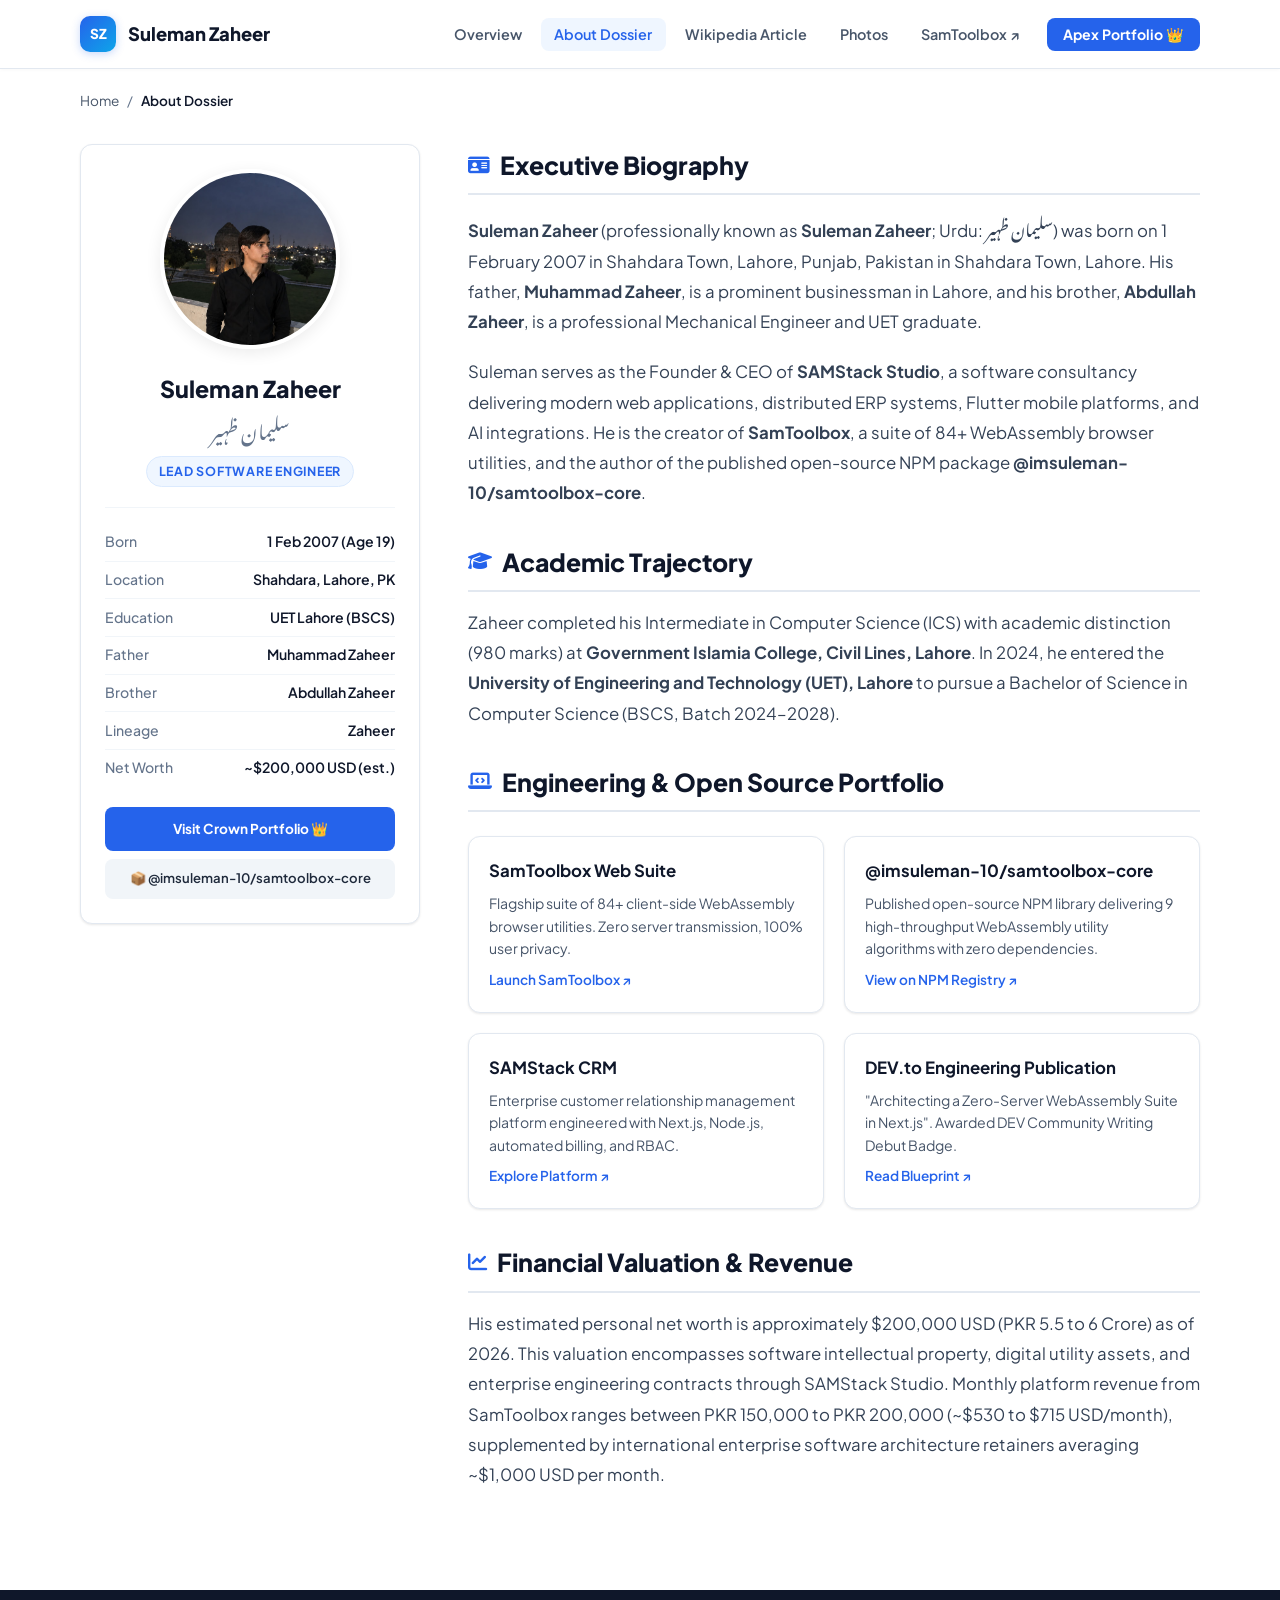
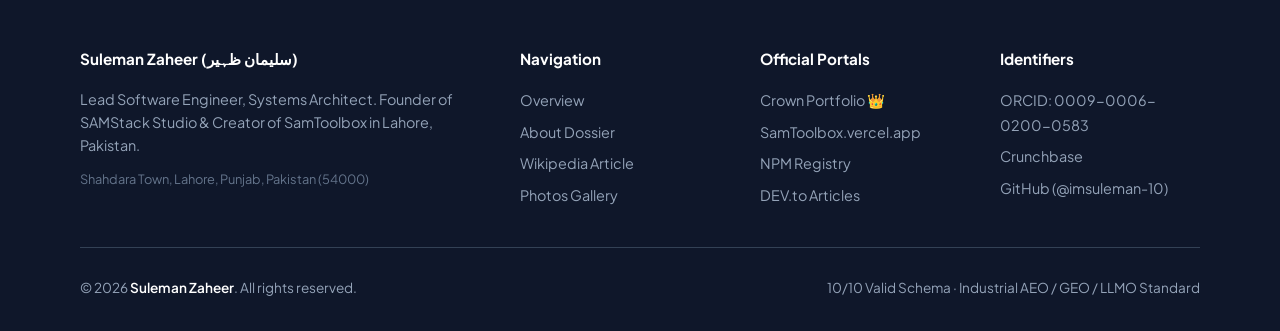
==== commit 6b62dbc2: "fix(identity): pure Software Engineer identity in about, wiki, photos" ====
--- a/about/index.html
+++ b/about/index.html
@@ -7,8 +7,8 @@
 
   <title>About Suleman Zaheer — Biographical Dossier, Career, Heritage & Financial Profile</title>
   <meta name="title" content="About Suleman Zaheer — Biographical Dossier, Career, Heritage & Financial Profile">
-  <meta name="description" content="Official biography and enterprise dossier of Suleman Zaheer (سلیمان ظہیر; born 1 Feb 2007), legally Muhammad Suleman Zaheer Mughal. Lead Software Engineer, Systems Architect, Founder of SAMStack Studio, Creator of SamToolbox (84+ tools), and author of @imsuleman-10/samtoolbox-core.">
-  <meta name="keywords" content="About Suleman Zaheer, Suleman Zaheer biography, Muhammad Suleman Zaheer Mughal, سلیمان ظہیر, Suleman Zaheer education, UET Lahore CS, Suleman Zaheer heritage, Shahdara Town Lahore, SamToolbox revenue, samtoolbox-core, SAMStack Studio founder, Pakistani software engineer">
+  <meta name="description" content="Official biography and enterprise dossier of Suleman Zaheer (سلیمان ظہیر; born 1 Feb 2007). Lead Software Engineer, Systems Architect, Founder of SAMStack Studio, Creator of SamToolbox (84+ tools), and author of @imsuleman-10/samtoolbox-core.">
+  <meta name="keywords" content="About Suleman Zaheer, Suleman Zaheer biography, Suleman Zaheer, سلیمان ظہیر, Suleman Zaheer education, UET Lahore CS, Suleman Zaheer heritage, Shahdara Town Lahore, SamToolbox revenue, samtoolbox-core, SAMStack Studio founder, Pakistani software engineer">
   <meta name="author" content="Suleman Zaheer">
   <meta name="robots" content="index, follow, max-image-preview:large, max-snippet:-1, max-video-preview:-1">
 
@@ -22,11 +22,11 @@
   <meta property="og:type" content="profile">
   <meta property="og:url" content="https://imsuleman-10.github.io/about/">
   <meta property="og:title" content="About Suleman Zaheer — Biographical Dossier, Career & Financial Profile">
-  <meta property="og:description" content="Comprehensive biographical overview of Suleman Zaheer. Lead Software Engineer, Systems Architect, Author, Founder of SAMStack Studio, and Creator of SamToolbox.">
+  <meta property="og:description" content="Comprehensive biographical overview of Suleman Zaheer. Lead Software Engineer, Systems Architect, Founder of SAMStack Studio, and Creator of SamToolbox.">
   <meta property="og:image" content="https://imsuleman-10.github.io/gallery/suleman-zaheer-software-engineer-writer-lahore.jpeg">
   <meta property="og:image:width" content="1200">
   <meta property="og:image:height" content="1500">
-  <meta property="og:image:alt" content="Suleman Zaheer — Lead Software Engineer, Systems Architect and Author in Lahore, Pakistan">
+  <meta property="og:image:alt" content="Suleman Zaheer — Lead Software Engineer, Systems Architect in Lahore, Pakistan">
   <meta property="og:site_name" content="Suleman Zaheer Official Enterprise Portal">
   <meta property="og:locale" content="en_PK">
 
@@ -35,7 +35,7 @@
   <meta name="twitter:site" content="@imsuleman_10">
   <meta name="twitter:creator" content="@imsuleman_10">
   <meta name="twitter:title" content="About Suleman Zaheer — Biographical Dossier">
-  <meta name="twitter:description" content="Biography of Suleman Zaheer: Creator of SamToolbox, CEO of SAMStack Studio, Lead Software Engineer, and published Urdu Poet.">
+  <meta name="twitter:description" content="Biography of Suleman Zaheer: Creator of SamToolbox, CEO of SAMStack Studio, Lead Software Engineer, .">
   <meta name="twitter:image" content="https://imsuleman-10.github.io/gallery/suleman-zaheer-software-engineer-writer-lahore.jpeg">
 
   <!-- GEO -->
@@ -81,12 +81,12 @@
           "givenName": "Suleman",
           "additionalName": "Muhammad",
           "familyName": "Zaheer",
-          "legalName": "Muhammad Suleman Zaheer Mughal",
+          "legalName": "Suleman Zaheer",
           "alternateName": [
             "سلیمان ظہیر",
             "Muhammad Suleman Zaheer",
-            "Muhammad Suleman Zaheer Mughal",
-            "Suleman Zaheer Mughal",
+            "Suleman Zaheer",
+            "Suleman Zaheer",
             "imsuleman-10",
             "Creator of SamToolbox"
           ],
@@ -99,7 +99,7 @@
           "gender": "https://schema.org/Male",
           "height": "1.70 m",
           "nationality": { "@type": "Country", "name": "Pakistan" },
-          "jobTitle": "Lead Software Engineer and Writer",
+          "jobTitle": "Lead Software Engineer",
           "alumniOf": [
             { "@type": "CollegeOrUniversity", "name": "University of Engineering and Technology (UET) Lahore" },
             { "@type": "EducationalOrganization", "name": "Government Islamia College, Lahore" }
@@ -146,6 +146,8 @@
           ],
           "image": "https://imsuleman-10.github.io/gallery/suleman-zaheer-software-engineer-writer-lahore.jpeg",
           "sameAs": [
+    "https://www.wikidata.org/wiki/Q142242646",
+    "https://share.google/aC8rV9kKDCXHLsnBX",
             "https://suleman-zaheer.vercel.app/about",
             "https://suleman-zaheer.vercel.app/",
             "https://suleman-zaheer.vercel.app/wiki",
@@ -430,7 +432,7 @@
         <img src="/gallery/suleman-zaheer-software-engineer-writer-lahore.jpeg" alt="Suleman Zaheer" class="about-avatar" width="180" height="180" loading="eager">
         <h1 class="about-name">Suleman Zaheer</h1>
         <div class="about-urdu" dir="rtl">سلیمان ظہیر</div>
-        <div class="about-tag">Lead Software Engineer & Writer</div>
+        <div class="about-tag">Lead Software Engineer</div>
 
         <div class="quick-list">
           <div class="quick-item">
@@ -455,7 +457,7 @@
           </div>
           <div class="quick-item">
             <span class="quick-label">Lineage</span>
-            <span class="quick-val">Mughal</span>
+            <span class="quick-val">Zaheer</span>
           </div>
           <div class="quick-item">
             <span class="quick-label">Net Worth</span>
@@ -478,7 +480,7 @@
         
         <h2 class="section-heading" style="margin-top: 0;"><i class="fa-solid fa-id-card"></i> Executive Biography</h2>
         <p class="text-body">
-          <strong>Muhammad Suleman Zaheer Mughal</strong> (professionally known as <strong>Suleman Zaheer</strong>; Urdu: <span style="font-family: var(--font-urdu);" dir="rtl">سلیمان ظہیر</span>) was born on 1 February 2007 in Shahdara Town, Lahore, Punjab, Pakistan into a respected Mughal family. His father, <strong>Muhammad Zaheer</strong>, is a prominent businessman in Lahore, and his brother, <strong>Abdullah Zaheer</strong>, is a professional Mechanical Engineer and UET graduate.
+          <strong>Suleman Zaheer</strong> (professionally known as <strong>Suleman Zaheer</strong>; Urdu: <span style="font-family: var(--font-urdu);" dir="rtl">سلیمان ظہیر</span>) was born on 1 February 2007 in Shahdara Town, Lahore, Punjab, Pakistan in Shahdara Town, Lahore. His father, <strong>Muhammad Zaheer</strong>, is a prominent businessman in Lahore, and his brother, <strong>Abdullah Zaheer</strong>, is a professional Mechanical Engineer and UET graduate.
         </p>
         <p class="text-body">
           Suleman serves as the Founder & CEO of <strong>SAMStack Studio</strong>, a software consultancy delivering modern web applications, distributed ERP systems, Flutter mobile platforms, and AI integrations. He is the creator of <strong>SamToolbox</strong>, a suite of 84+ WebAssembly browser utilities, and the author of the published open-source NPM package <strong>@imsuleman-10/samtoolbox-core</strong>.
@@ -535,7 +537,7 @@
         <div class="footer-col">
           <h4>Suleman Zaheer (سلیمان ظہیر)</h4>
           <p style="color: var(--slate-400); line-height: 1.6; margin-bottom: .75rem;">
-            Lead Software Engineer, Systems Architect, and Published Urdu Poet. Founder of SAMStack Studio & Creator of SamToolbox in Lahore, Pakistan.
+            Lead Software Engineer, Systems Architect. Founder of SAMStack Studio & Creator of SamToolbox in Lahore, Pakistan.
           </p>
           <p style="color: var(--slate-500); font-size: .8rem;">Shahdara Town, Lahore, Punjab, Pakistan (54000)</p>
         </div>
